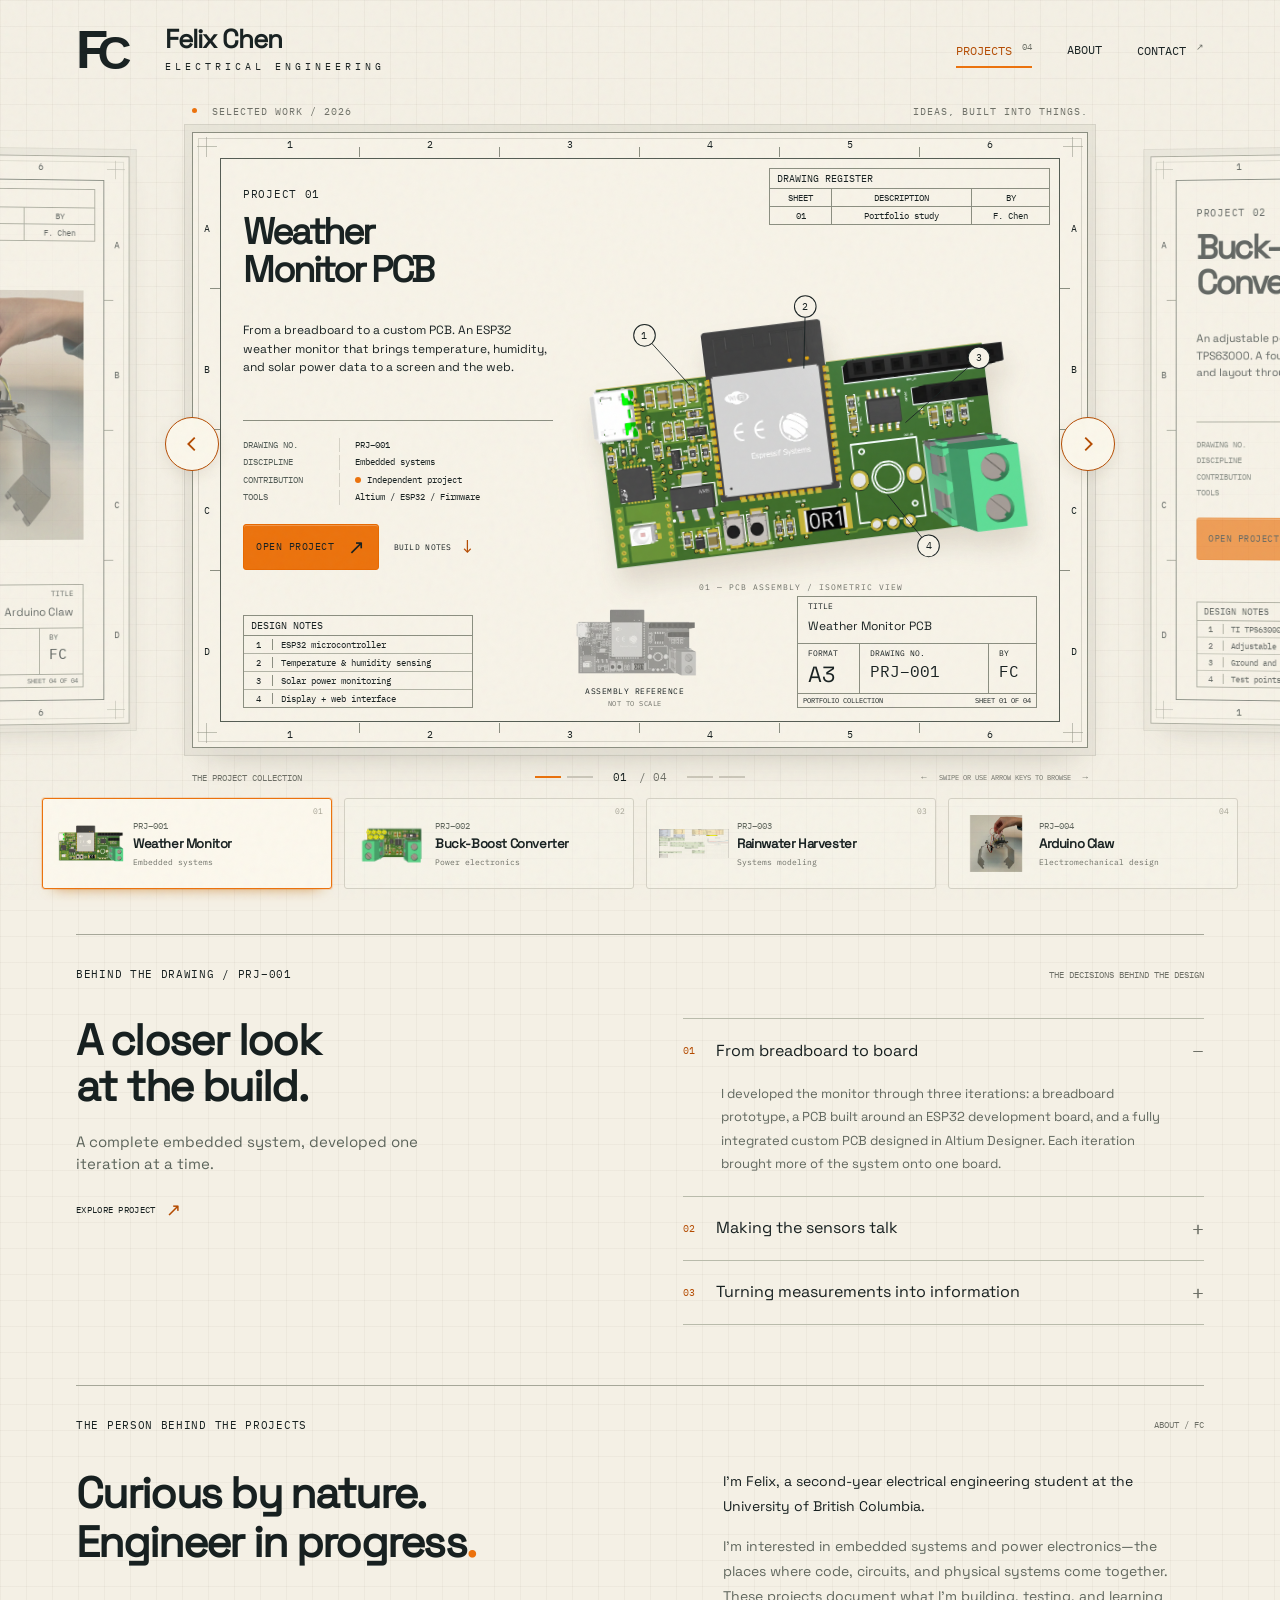
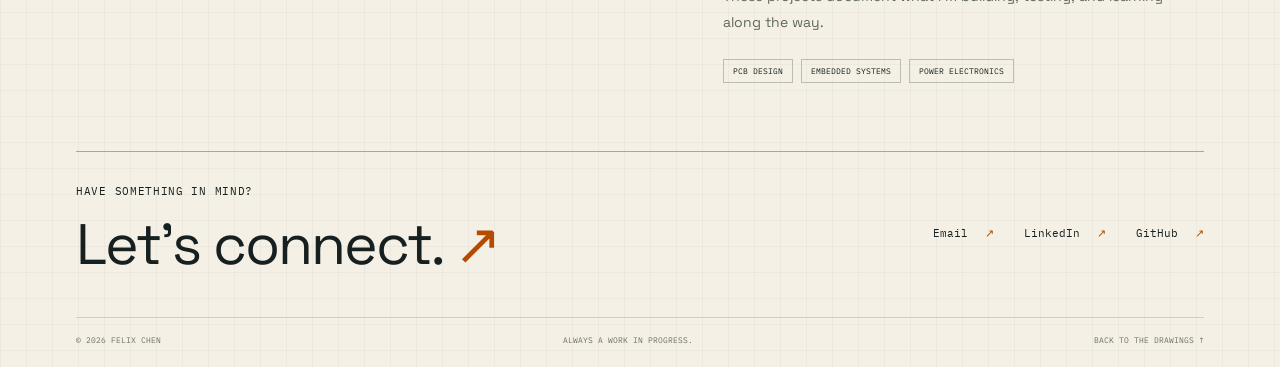
==== index.html @ 09d0349d "Rebuild portfolio with drafting-paper project carousel" ====
<!doctype html>
<html lang="en">
<head>
  <meta charset="utf-8">
  <meta name="viewport" content="width=device-width, initial-scale=1">
  <meta name="theme-color" content="#f4f0e5">
  <meta name="description" content="Felix Chen's electrical engineering portfolio. Explore embedded systems, PCB design, and power electronics through a collection of engineering project sheets.">
  <title>Felix Chen — Engineering, on paper.</title>
  <link rel="icon" href="assets/favicon.svg" type="image/svg+xml">
  <link rel="stylesheet" href="style.css">
  <link rel="stylesheet" href="carousel.css">
  <script src="script.js" defer></script>
</head>
<body>
  <a class="skip-link" href="#projects">Skip to projects</a>
  <header class="site-header">
    <a class="identity" href="#" aria-label="Felix Chen, home"><span class="monogram" aria-hidden="true">F<span>C</span></span><span class="wordmark"><strong>Felix Chen</strong><small>Electrical engineering</small></span></a>
    <nav aria-label="Main navigation"><a class="nav-projects active" href="#projects">Projects <span>04</span></a><a href="#about">About</a><a href="#contact">Contact <span aria-hidden="true">↗</span></a></nav>
  </header>

  <main>
    <section id="projects" class="portfolio" aria-label="Engineering project collection">
      <div class="collection-heading"><span><i></i> Selected work / 2026</span><span>Ideas, built into things.</span></div>
      <div class="drawing-stage" role="group" aria-roledescription="carousel" aria-label="Project drawings">
        <article class="drawing-sheet" id="active-sheet" role="tabpanel" aria-roledescription="slide" aria-labelledby="project-tab-0">
          <div class="sheet-grid top-grid" aria-hidden="true"><span>1</span><span>2</span><span>3</span><span>4</span><span>5</span><span>6</span></div>
          <div class="sheet-grid bottom-grid" aria-hidden="true"><span>1</span><span>2</span><span>3</span><span>4</span><span>5</span><span>6</span></div>
          <div class="sheet-letters left-letters" aria-hidden="true"><span>A</span><span>B</span><span>C</span><span>D</span></div>
          <div class="sheet-letters right-letters" aria-hidden="true"><span>A</span><span>B</span><span>C</span><span>D</span></div>
          <span class="registration cross-tl" aria-hidden="true"></span><span class="registration cross-tr" aria-hidden="true"></span><span class="registration cross-bl" aria-hidden="true"></span><span class="registration cross-br" aria-hidden="true"></span>
          <div class="sheet-interior">
            <div class="project-copy">
              <p class="eyebrow" id="project-number">Project 01 <span> / Embedded systems</span></p>
              <h1 id="project-title">Weather<br>Monitor PCB</h1>
              <p id="project-summary" class="project-summary">From a breadboard to a custom PCB. An ESP32 weather monitor that brings temperature, humidity, and solar power data to a screen and the web.</p>
              <dl class="project-specs"><div><dt>Drawing no.</dt><dd id="drawing-no">PRJ–001</dd></div><div><dt>Discipline</dt><dd id="project-discipline">Embedded systems</dd></div><div><dt>Contribution</dt><dd id="project-role"><span class="status-dot"></span>Independent project</dd></div><div><dt>Tools</dt><dd id="project-tools">Altium / ESP32 / C++</dd></div></dl>
              <div class="project-actions"><button class="primary-button" id="open-project">Open project <span aria-hidden="true">↗</span></button><a class="text-button" href="#build-notes">Build notes <span aria-hidden="true">↓</span></a></div>
            </div>
            <div class="revision-table"><div>Drawing register</div><table><thead><tr><th>Sheet</th><th>Description</th><th>By</th></tr></thead><tbody><tr><td id="register-number">01</td><td>Portfolio study</td><td>F. Chen</td></tr></tbody></table></div>
            <figure class="project-figure" id="project-figure"><img id="project-image" src="assets/weather-monitor-pcb.png" alt="3D render of Felix Chen's ESP32 weather monitor PCB" fetchpriority="high"><svg class="callout-overlay" viewBox="0 0 700 430" aria-hidden="true"><g class="leader-lines"><path d="M132 74 L201 150"/><path d="M355 34 L353 120"/><path d="M596 105 L494 195"/><path d="M526 366 L469 295"/></g><g class="callout-numbers"><circle cx="132" cy="74" r="15"/><text x="132" y="79">1</text><circle cx="355" cy="34" r="15"/><text x="355" y="39">2</text><circle cx="596" cy="105" r="15"/><text x="596" y="110">3</text><circle cx="526" cy="366" r="15"/><text x="526" y="371">4</text></g></svg><figcaption id="figure-caption">01 — PCB assembly / isometric view</figcaption></figure>
            <div class="sheet-bottom">
              <div class="callout-table"><div class="table-label">Design notes</div><ol id="design-notes"><li>ESP32 microcontroller</li><li>Temperature & humidity sensing</li><li>Solar power monitoring</li><li>Display + web interface</li></ol></div>
              <div class="detail-view" aria-hidden="true"><img id="detail-image" src="assets/weather-monitor-pcb.png" alt=""><span>Assembly reference</span><small>Not to scale</small></div>
              <div class="title-block"><div><small>Title</small><strong id="block-title">Weather Monitor PCB</strong></div><div class="block-bottom"><div><small>Format</small><strong>A3</strong></div><div><small>Drawing no.</small><strong id="block-number">PRJ–001</strong></div><div><small>By</small><strong>FC</strong></div></div><p id="sheet-count">Portfolio collection <span>Sheet 01 of 04</span></p></div>
            </div>
          </div>
        </article>
        <button class="carousel-arrow prev" aria-label="Previous project"><svg viewBox="0 0 24 24" fill="none" aria-hidden="true"><path d="m15 5-7 7 7 7"/></svg></button><button class="carousel-arrow next" aria-label="Next project"><svg viewBox="0 0 24 24" fill="none" aria-hidden="true"><path d="m9 5 7 7-7 7"/></svg></button>
      </div>
      <div class="carousel-meta"><span class="collection-label">The project collection</span><div class="pagination"><div class="page-marks" aria-hidden="true"><i class="selected"></i><i></i></div><span id="page-count">01 <em>/ 04</em></span><div class="page-marks" aria-hidden="true"><i></i><i></i></div></div><span class="browse-hint">← <span>Swipe or use arrow keys to browse</span> →</span></div>
      <div class="project-tabs" role="tablist" aria-label="Select a project"><button class="project-tab selected" role="tab" id="project-tab-0" aria-selected="true" aria-controls="active-sheet" tabindex="0" data-project="0"><img src="assets/weather-monitor-pcb.png" alt=""><span><small>PRJ–001</small><strong>Weather Monitor</strong><em>Embedded systems</em></span><b>01</b></button><button class="project-tab" role="tab" id="project-tab-1" aria-selected="false" aria-controls="active-sheet" tabindex="-1" data-project="1"><img src="assets/buck-boost-converter-pcb.png" alt=""><span><small>PRJ–002</small><strong>Buck-Boost Converter</strong><em>Power electronics</em></span><b>02</b></button><button class="project-tab" role="tab" id="project-tab-2" aria-selected="false" aria-controls="active-sheet" tabindex="-1" data-project="2"><img src="assets/rainwater-1.jpg" alt=""><span><small>PRJ–003</small><strong>Rainwater Harvester</strong><em>Systems modeling</em></span><b>03</b></button><button class="project-tab" role="tab" id="project-tab-3" aria-selected="false" aria-controls="active-sheet" tabindex="-1" data-project="3"><img src="assets/arduino-claw-1.jpg" alt=""><span><small>PRJ–004</small><strong>Arduino Claw</strong><em>Electromechanical design</em></span><b>04</b></button></div>
      <p id="project-announcement" class="sr-only" aria-live="polite"></p>
    </section>

    <section class="build-notes content-section" id="build-notes" aria-labelledby="notes-title"><div class="section-heading"><p class="eyebrow">Behind the drawing / <span id="notes-id">PRJ–001</span></p><span class="tiny-note">The decisions behind the design</span></div><div class="notes-layout"><div><h2 id="notes-title">A closer look<br>at the build.</h2><p class="section-intro" id="notes-intro">A complete embedded system, developed one iteration at a time.</p><button class="text-button" id="more-details">Explore project <span aria-hidden="true">↗</span></button></div><div class="note-accordions" id="note-accordions"></div></div></section>
    <section class="about content-section" id="about" aria-labelledby="about-title"><div class="section-heading"><p class="eyebrow">The person behind the projects</p><span class="tiny-note">About / FC</span></div><div class="about-layout"><h2 id="about-title">Curious by nature.<br>Engineer in progress<span>.</span></h2><div><p>I'm Felix, a second-year electrical engineering student at the University of British Columbia.</p><p>I’m interested in embedded systems and power electronics—the places where code, circuits, and physical systems come together. These projects document what I’m building, testing, and learning along the way.</p><div class="interest-tags"><span>PCB design</span><span>Embedded systems</span><span>Power electronics</span></div></div></div></section>
    <footer class="content-section contact" id="contact"><div><p class="eyebrow">Have something in mind?</p><a class="contact-title" href="mailto:felixchenn22@gmail.com">Let's connect. <span aria-hidden="true">↗</span></a></div><div class="contact-links"><a href="mailto:felixchenn22@gmail.com">Email <span aria-hidden="true">↗</span></a><a href="https://www.linkedin.com/in/felixc2007" target="_blank" rel="noreferrer">LinkedIn <span aria-hidden="true">↗</span></a><a href="https://github.com/felixchen2007" target="_blank" rel="noreferrer">GitHub <span aria-hidden="true">↗</span></a></div><div class="footer-line"><span>© 2026 Felix Chen</span><span>Always a work in progress.</span><a href="#projects">Back to the drawings ↑</a></div></footer>
  </main>

  <dialog class="project-dialog" id="project-dialog" aria-labelledby="dialog-title"><button class="dialog-close" aria-label="Close project details">×</button><div class="dialog-header"><p class="eyebrow" id="dialog-number"></p><h2 id="dialog-title"></h2><p id="dialog-summary"></p></div><figure class="dialog-image"><img id="dialog-image" alt=""><figcaption id="dialog-caption"></figcaption></figure><div class="dialog-body" id="dialog-body"></div><div class="dialog-footer"><span>Designed, built, and documented by Felix Chen.</span><button class="text-button dialog-next">Next project →</button></div></dialog>
</body>
</html>
---- style.css ----
@font-face{font-family:Space Grotesk;src:url('assets/space-grotesk-latin-400.woff2') format('woff2');font-style:normal;font-weight:400;font-display:swap}
@font-face{font-family:IBM Plex Mono;src:url('assets/ibm-plex-mono-latin-400.woff2') format('woff2');font-style:normal;font-weight:400;font-display:swap}
:root{--paper:#f4f0e5;--sheet:#f7f3e8;--ink:#172020;--muted:#6e7067;--line:#8b8e80;--fine:#d1cec0;--orange:#ec720c;--mono:'IBM Plex Mono',monospace;--sans:'Space Grotesk',Arial,sans-serif}
*{box-sizing:border-box}html{scroll-behavior:smooth;scroll-padding-top:28px}body{margin:0;color:var(--ink);font-family:var(--sans);background-color:var(--paper);background-image:linear-gradient(#827c6510 1px,transparent 1px),linear-gradient(90deg,#827c6510 1px,transparent 1px);background-size:26px 26px;line-height:1.5}body::before{position:fixed;inset:0;content:'';pointer-events:none;opacity:.22;z-index:20;background-image:url("data:image/svg+xml,%3Csvg viewBox='0 0 160 160' xmlns='http://www.w3.org/2000/svg'%3E%3Cfilter id='n'%3E%3CfeTurbulence type='fractalNoise' baseFrequency='.8' numOctaves='3' stitchTiles='stitch'/%3E%3C/filter%3E%3Cpath filter='url(%23n)' opacity='.16' d='M0 0h160v160H0z'/%3E%3C/svg%3E")}button,a{-webkit-tap-highlight-color:transparent}button{font:inherit;color:inherit;cursor:pointer}button,a{touch-action:manipulation}a{color:inherit;text-decoration:none}button:focus-visible,a:focus-visible,summary:focus-visible{outline:3px solid var(--orange);outline-offset:5px}button{border-radius:0}img{max-width:100%}h1,h2,p,figure{margin:0}button svg{display:block}::selection{background:#ec720c30}.sr-only{position:absolute;width:1px;height:1px;padding:0;margin:-1px;overflow:hidden;clip:rect(0,0,0,0);white-space:nowrap;border:0}.skip-link{position:fixed;left:20px;top:-60px;z-index:100;background:var(--ink);color:var(--paper);padding:10px 20px}.skip-link:focus{top:10px}
.site-header{max-width:1260px;margin:auto;display:flex;align-items:center;justify-content:space-between;gap:24px;padding:23px 20px 22px}.identity{display:flex;align-items:center;gap:21px}.monogram{font-family:Arial,sans-serif;font-size:53px;letter-spacing:-10px;font-weight:800;line-height:1;display:flex;align-items:center;width:68px}.monogram span{display:inline-block;font-size:47px;transform:translate(-1px,3px)}.wordmark{display:flex;flex-direction:column}.wordmark strong{font-size:26px;letter-spacing:-1px;line-height:1.1}.wordmark small{font-family:var(--mono);font-size:10px;letter-spacing:4px;text-transform:uppercase;margin-top:5px}nav{display:flex;gap:35px;align-items:center;font:12px var(--mono);text-transform:uppercase}nav a{padding:12px 0;position:relative}nav a span{font-size:9px;vertical-align:super;margin-left:3px;color:var(--muted)}nav a.active{color:var(--orange)}nav a.active::after{content:'';position:absolute;height:2px;bottom:2px;left:0;right:0;background:var(--orange)}nav a:hover{color:var(--orange)}
.portfolio{overflow:hidden;padding:0 0 45px}.collection-heading{max-width:1216px;margin:0 auto 14px;padding:7px 0 0;display:flex;justify-content:space-between;align-items:center;font:10px var(--mono);text-transform:uppercase;letter-spacing:1px;color:var(--muted)}.collection-heading i{display:inline-block;width:5px;height:5px;background:var(--orange);border-radius:50%;margin-right:8px;vertical-align:2px}.drawing-stage{position:relative;max-width:1216px;margin:0 auto;perspective:1400px}.drawing-sheet{position:relative;height:616px;padding:25px 27px;background:var(--sheet);border:1px solid var(--line);box-shadow:0 0 0 7px #f7f3e888,0 0 0 8px #b6b3a77a,0 17px 32px -15px #433b2952;z-index:2}.drawing-sheet::after{position:absolute;inset:5px;content:'';border:1px solid #aaa99b70;pointer-events:none}.sheet-grid{display:grid;grid-template-columns:repeat(6,1fr);position:absolute;left:27px;right:27px;height:24px;text-align:center;font:10px/24px var(--mono)}.sheet-grid span{position:relative}.sheet-grid span:not(:last-child)::after{position:absolute;content:'';width:1px;height:10px;right:0;background:var(--line)}.top-grid{top:0}.top-grid span::after{bottom:0}.bottom-grid{bottom:0}.bottom-grid span::after{top:0}.sheet-letters{position:absolute;top:25px;bottom:25px;width:27px;display:flex;flex-direction:column;align-items:center;justify-content:space-around;font:10px var(--mono)}.left-letters{left:0}.right-letters{right:0}.sheet-letters span{position:relative;width:100%;text-align:center}.left-letters span:not(:last-child)::after{content:'';position:absolute;right:0;top:66px;height:1px;width:10px;background:var(--line)}.right-letters span:not(:last-child)::after{content:'';position:absolute;left:0;top:66px;height:1px;width:10px;background:var(--line)}.registration{position:absolute;width:20px;height:20px;z-index:5;pointer-events:none}.registration::before,.registration::after{content:'';position:absolute;background:#8b8e8080}.registration::before{width:20px;height:1px;top:9px}.registration::after{height:20px;width:1px;left:9px}.cross-tl{top:4px;left:4px}.cross-tr{top:4px;right:4px}.cross-bl{bottom:4px;left:4px}.cross-br{bottom:4px;right:4px}.sheet-interior{border:1px solid #545c53;height:100%;position:relative;padding:32px 29px;display:grid;grid-template-columns:38% 62%;grid-template-rows:1fr 116px;gap:0}.project-copy{position:relative;z-index:4;grid-column:1;grid-row:1;align-self:start}.eyebrow{font:11px var(--mono);text-transform:uppercase;letter-spacing:.7px}.project-copy .eyebrow{font-size:11px;margin-bottom:12px;white-space:nowrap}.project-copy .eyebrow span{font-size:9px;color:var(--muted)}h1{font-size:49px;font-weight:700;line-height:1.04;letter-spacing:-2.5px;margin-bottom:16px;min-height:102px}.project-summary{font-size:13px;line-height:1.55;max-width:344px;min-height:81px}.project-specs{border-top:1px solid var(--line);margin:18px 0 19px;padding-top:14px;max-width:339px;font:10px/1.6 var(--mono)}.project-specs>div{display:grid;grid-template-columns:107px 1fr;margin:3px 0}.project-specs dt{text-transform:uppercase;color:#535c56}.project-specs dd{padding-left:15px;border-left:1px solid #d5d2c6;margin:0}.status-dot{width:6px;height:6px;background:var(--orange);display:inline-block;margin-right:6px;border-radius:50%}.project-actions{display:flex;gap:23px;align-items:center}.primary-button{border:1px solid #e76900;background:var(--orange);padding:13px 17px;font:11px var(--mono);text-transform:uppercase;letter-spacing:.5px;display:flex;align-items:center;gap:25px;box-shadow:inset 0 1px #ffffff40;border-radius:3px;transition:background .2s,transform .2s}.primary-button span{font-size:20px;line-height:1}.primary-button:hover{background:#fa851b;transform:translateY(-2px)}.text-button{font:10px var(--mono);text-transform:uppercase;letter-spacing:.3px;border:0;background:none;padding:6px 0;display:inline-flex;gap:10px;align-items:center;white-space:nowrap}.text-button span{font-size:18px;color:var(--orange)}.text-button:hover{color:var(--orange)}.revision-table{position:absolute;top:9px;right:9px;width:281px;border:1px solid var(--line);font:9px var(--mono);z-index:3}.revision-table>div{border-bottom:1px solid var(--line);padding:3px 7px;text-transform:uppercase;font-size:10px}table{border-collapse:collapse;width:100%;text-align:center}th,td{font-weight:400;padding:3px 7px;border-right:1px solid var(--line)}th{text-transform:uppercase;border-bottom:1px solid var(--line)}th:last-child,td:last-child{border-right:0}.project-figure{grid-column:2;grid-row:1;position:relative;align-self:end;margin:40px -8px 0 5px;height:326px;z-index:1;display:flex;align-items:center;justify-content:center}.project-figure>img{width:100%;height:100%;object-fit:contain;filter:drop-shadow(3px 18px 13px #58462a26);transform:rotate(-7deg) scale(.96);transition:opacity .15s}.callout-overlay{position:absolute;inset:-10px -10px;width:calc(100% + 20px);height:calc(100% + 20px);pointer-events:none}.leader-lines{stroke:var(--ink);stroke-width:1.2;fill:none}.callout-numbers circle{fill:var(--sheet);stroke:var(--ink);stroke-width:1.4}.callout-numbers text{text-anchor:middle;font:14px var(--mono);fill:var(--ink)}.project-figure figcaption{position:absolute;bottom:-10px;left:50%;transform:translateX(-50%);font:8px var(--mono);text-transform:uppercase;letter-spacing:1px;white-space:nowrap;color:var(--muted)}.project-figure.photo{height:285px;margin:50px 0 24px 32px}.project-figure.photo>img{transform:none;object-fit:contain;filter:sepia(.1);max-height:270px}.project-figure.photo .callout-overlay{display:none}.sheet-bottom{grid-row:2;grid-column:1/3;display:grid;grid-template-columns:260px 1fr 282px;gap:25px;align-items:end;padding-top:14px;position:relative;z-index:3}.callout-table{border:1px solid var(--line);font:9px var(--mono)}.table-label{border-bottom:1px solid var(--line);padding:3px 7px;text-transform:uppercase;font-size:10px}.callout-table ol{list-style:none;padding:0;margin:0;counter-reset:notes}.callout-table li{display:flex;counter-increment:notes;padding:3px 0}.callout-table li+li{border-top:1px solid #b2b3a5}.callout-table li:before{content:counter(notes);min-width:28px;border-right:1px solid var(--line);text-align:center;margin-right:8px}.detail-view{text-align:center;display:flex;flex-direction:column;align-items:center;font:8px var(--mono);text-transform:uppercase;letter-spacing:.5px;align-self:end}.detail-view img{height:79px;width:160px;object-fit:contain;filter:grayscale(1) contrast(.75);mix-blend-mode:multiply;opacity:.65;margin-bottom:4px}.detail-view small{font-size:7px;color:var(--muted);margin-top:3px}.title-block{border:1px solid var(--line);align-self:end}.title-block>div:first-child{padding:4px 10px 6px}.title-block small{font:8px var(--mono);text-transform:uppercase;display:block;margin-bottom:2px}.title-block>div:first-child strong{font-size:12px;font-weight:400}.block-bottom{display:grid;grid-template-columns:61px 1fr 48px;border-top:1px solid var(--line)}.block-bottom>div{padding:4px 10px}.block-bottom>div+div{border-left:1px solid var(--line)}.block-bottom strong{font:16px var(--mono)}.block-bottom>div:first-child strong{font:22px var(--sans)}.title-block p{border-top:1px solid var(--line);padding:2px 5px;display:flex;justify-content:space-between;font:7px var(--mono);text-transform:uppercase}
.side-sheet{position:absolute;top:42px;bottom:40px;width:380px;z-index:0;background:var(--sheet);padding:35px 26px;border:1px solid #999c8a;box-shadow:0 18px 27px -12px #473d3030;opacity:.68;display:flex;flex-direction:column;text-align:left;pointer-events:none}.side-sheet::after{content:'';position:absolute;inset:15px;border:1px solid var(--line)}.side-left{right:calc(100% + 28px);transform:rotateY(26deg) rotateZ(-2deg);transform-origin:right}.side-right{left:calc(100% + 28px);transform:rotateY(-26deg) rotateZ(2deg);transform-origin:left}.side-number{font:30px var(--mono);border:1px solid var(--line);width:max-content;padding:3px 7px}.side-sheet img{width:100%;height:300px;object-fit:contain;filter:grayscale(1) contrast(.75);mix-blend-mode:multiply;opacity:.65}.side-label{border:1px solid var(--line);padding:12px;font-size:19px;margin-top:auto}.side-sheet small{border:1px solid var(--line);border-top:0;font:10px var(--mono);padding:6px 12px}.carousel-arrow{position:absolute;top:47%;z-index:8;background:#fbf7eb;border:1px solid var(--orange);color:var(--orange);border-radius:50%;height:54px;width:54px;display:grid;place-items:center;box-shadow:0 5px 14px #5a492919;transition:background .2s,color .2s}.carousel-arrow:hover{color:var(--sheet);background:var(--orange)}.carousel-arrow svg{width:22px;height:22px;stroke:currentColor;stroke-width:2}.prev{left:-66px}.next{right:-66px}.carousel-meta{max-width:1216px;margin:18px auto 14px;display:flex;justify-content:space-between;align-items:center;font:9px var(--mono);text-transform:uppercase;color:var(--muted)}.collection-label{width:29%}.pagination{display:flex;align-items:center;gap:20px;color:var(--ink);font-size:11px}.pagination em{font-style:normal;color:var(--muted);margin-left:5px}.page-marks{display:flex;gap:6px}.page-marks i{display:block;height:2px;width:26px;background:#cdc9bb}.page-marks i.selected{background:var(--orange)}.browse-hint{display:flex;gap:12px;align-items:center;justify-content:flex-end;width:29%}.browse-hint span{font-size:8px;white-space:nowrap}.project-tabs{max-width:1354px;margin:0 auto;display:grid;grid-template-columns:repeat(4,1fr);gap:12px;padding:0 10px}.project-tab{display:flex;align-items:center;gap:13px;background:#f8f5eb80;border:1px solid #d4d1c4;border-radius:3px;text-align:left;padding:12px;min-height:91px;position:relative;transition:border-color .2s,background .2s}.project-tab.selected{border:1px solid var(--orange);box-shadow:0 0 0 1px #ec720c30,0 9px 14px -12px #c47214;background:#fcf8ed}.project-tab:hover{background:#fcf8ed;border-color:#aaa18b}.project-tab.selected:hover{border-color:var(--orange)}.project-tab img{width:82px;height:57px;object-fit:contain;flex-shrink:0;mix-blend-mode:multiply}.project-tab small{font:9px var(--mono);display:block;color:#62685e;margin-bottom:5px}.project-tab strong{font-size:14px;letter-spacing:-.4px;display:block;line-height:1.2}.project-tab em{font:8px var(--mono);font-style:normal;color:var(--muted);display:block;margin-top:5px}.project-tab b{position:absolute;right:8px;top:7px;font:8px var(--mono);color:#a4a293}
.content-section{max-width:1216px;margin:0 auto;border-top:1px solid #a6a799;padding:32px 0 60px;scroll-margin-top:24px}.section-heading{display:flex;align-items:center;justify-content:space-between;margin-bottom:37px}.tiny-note{font:9px var(--mono);text-transform:uppercase;color:var(--muted)}.notes-layout{display:grid;grid-template-columns:1fr 1fr;gap:85px}.notes-layout h2{font-size:43px;line-height:1.08;letter-spacing:-1.6px;margin-bottom:20px}.section-intro{font-size:15px;color:#5c645b;max-width:370px;margin-bottom:16px}.note-accordions details{border-bottom:1px solid #b9bbab}.note-accordions details:first-child{border-top:1px solid #b9bbab}.note-accordions summary{padding:18px 0;display:flex;align-items:center;gap:21px;list-style:none;font-size:16px;cursor:pointer}.note-accordions summary::-webkit-details-marker{display:none}.note-accordions summary span{font:10px var(--mono);color:var(--orange)}.note-accordions summary::after{content:'+';font:20px var(--mono);margin-left:auto;color:var(--muted)}.note-accordions details[open] summary::after{content:'−'}.note-accordions details p{padding:0 28px 20px 38px;color:#60675e;font-size:13px;line-height:1.8}.about{padding-bottom:68px}.about-layout{display:grid;grid-template-columns:1.2fr 1fr;gap:70px}.about h2{font-size:43px;line-height:1.15;letter-spacing:-1.7px}.about h2 span{color:var(--orange)}.about-layout>div>p{font-size:14px;line-height:1.8;margin-bottom:15px}.about-layout>div>p+p{color:#60675e}.interest-tags{display:flex;flex-wrap:wrap;gap:8px;margin-top:24px}.interest-tags span{padding:6px 9px;border:1px solid #bcbdae;font:8px var(--mono);text-transform:uppercase}.contact{display:grid;grid-template-columns:1fr 1fr;padding-bottom:22px}.contact-title{font-size:57px;letter-spacing:-2px;line-height:1.3;display:inline-block;margin-top:10px}.contact-title span{color:var(--orange);display:inline-block;transition:transform .2s}.contact-title:hover span{transform:translate(4px,-4px)}.contact-links{justify-self:end;display:flex;gap:30px;align-items:center;font:11px var(--mono)}.contact-links a span{color:var(--orange);margin-left:10px}.contact-links a:hover{color:var(--orange)}.footer-line{grid-column:1/3;display:flex;justify-content:space-between;border-top:1px solid #d0d0c1;margin-top:35px;padding-top:17px;font:8px var(--mono);color:var(--muted);text-transform:uppercase}.footer-line a:hover{color:var(--ink)}
.project-dialog{border:1px solid var(--line);background:var(--sheet);color:var(--ink);padding:0;width:min(930px,calc(100% - 40px));max-height:90dvh;box-shadow:0 30px 120px #0004}.project-dialog::backdrop{background:#22261fe0;backdrop-filter:blur(6px)}body.modal-open{overflow:hidden}.dialog-close{position:sticky;top:14px;float:right;margin:14px 16px 0 0;border:1px solid var(--line);width:36px;height:36px;border-radius:50%;background:var(--sheet);font:24px var(--mono);z-index:2}.dialog-close:hover{color:var(--orange);border-color:var(--orange)}.dialog-header{padding:45px 55px 25px}.dialog-header h2{font-size:47px;line-height:1.05;letter-spacing:-2px;margin:16px 0}.dialog-header>p:last-child{font-size:15px;color:#596257;max-width:680px}.dialog-image{background-image:linear-gradient(#827c6510 1px,transparent 1px),linear-gradient(90deg,#827c6510 1px,transparent 1px);background-size:24px 24px;border-top:1px solid var(--fine);border-bottom:1px solid var(--fine);padding:25px;text-align:center}.dialog-image img{width:100%;max-height:340px;object-fit:contain;mix-blend-mode:multiply}.dialog-image figcaption{font:9px var(--mono);text-transform:uppercase;color:var(--muted);margin-top:12px}.dialog-body{padding:30px 55px;display:grid;grid-template-columns:1fr 1fr;gap:26px 40px}.dialog-body h3{font-size:18px;letter-spacing:-.5px;margin:0 0 12px}.dialog-body p{font-size:13px;line-height:1.8;color:#596257}.dialog-body .dialog-tools{grid-column:1/3;border-top:1px solid var(--fine);padding-top:22px;font:11px var(--mono)}.dialog-footer{padding:18px 55px;display:flex;justify-content:space-between;gap:20px;align-items:center;border-top:1px solid var(--fine);font:8px var(--mono);color:var(--muted)}.dialog-next{color:var(--ink)}
@media(min-width:1600px){.site-header{padding-top:29px;padding-bottom:27px}.drawing-sheet{height:650px}.sheet-interior{padding-top:39px;grid-template-rows:1fr 125px}h1{font-size:53px}.project-summary{font-size:14px}.project-figure{height:351px}.project-specs{margin-top:22px;margin-bottom:23px}.project-tabs{margin-top:18px}.project-tab{min-height:100px}.portfolio{padding-bottom:55px}}
@media(max-width:1380px){.site-header,.collection-heading,.drawing-stage,.carousel-meta,.content-section{max-width:calc(100% - 152px)}.site-header{padding-left:0;padding-right:0}.drawing-sheet{height:601px}.sheet-interior{padding:28px 25px;grid-template-columns:39% 61%;grid-template-rows:1fr 111px}.project-copy .eyebrow span{display:none}h1{font-size:44px;min-height:92px}.project-summary{font-size:12px}.project-specs{font-size:9px}.project-specs>div{grid-template-columns:96px 1fr}.project-actions{gap:18px}.primary-button{gap:16px;padding:12px 13px;font-size:10px}.text-button{font-size:9px}.project-figure{height:300px}.sheet-bottom{grid-template-columns:244px 1fr 260px;gap:20px}.detail-view img{width:130px}.project-tabs{max-width:calc(100% - 64px)}.project-tab{gap:8px}.project-tab img{width:70px}.project-tab strong{font-size:13px}.browse-hint span{font-size:7px}}
@media(max-width:1100px){.site-header,.collection-heading,.drawing-stage,.carousel-meta,.content-section{max-width:calc(100% - 90px)}.drawing-sheet{height:610px;padding:25px 22px}.sheet-interior{padding:28px 20px;grid-template-columns:44% 56%}.sheet-grid{left:22px;right:22px}.sheet-letters{width:22px}.prev{left:-29px}.next{right:-29px}.carousel-arrow{width:44px;height:44px}.revision-table{width:240px;font-size:8px}.project-figure{height:265px;margin-left:0}.project-summary{font-size:12px;max-width:300px}.sheet-bottom{grid-template-columns:220px 1fr 250px;gap:15px}.detail-view img{width:110px}.detail-view span{font-size:7px}.project-tabs{max-width:calc(100% - 70px);gap:8px}.project-tab{padding:10px 8px;gap:6px}.project-tab img{width:53px}.project-tab strong{font-size:12px}.project-tab em{font-size:7px}.project-tab small{font-size:8px}.project-figure.photo{margin-left:15px}.notes-layout{gap:50px}.about-layout{gap:40px}.about h2{font-size:37px}.contact-title{font-size:48px}.browse-hint{display:none}.collection-label{width:auto}.carousel-meta{justify-content:space-between}.content-section{padding-bottom:48px}}
@media(max-width:820px){.site-header{max-width:calc(100% - 40px);padding-top:18px;padding-bottom:23px}.wordmark strong{font-size:22px}.wordmark small{font-size:8px;letter-spacing:2px}.monogram{font-size:45px;width:52px}.monogram span{font-size:39px}.identity{gap:12px}nav{gap:20px;font-size:10px}nav a span{display:none}.collection-heading,.drawing-stage,.carousel-meta,.content-section{max-width:calc(100% - 52px)}.collection-heading{font-size:8px}.drawing-sheet{height:750px;padding:22px}.sheet-interior{padding:25px 24px;display:block}.project-copy{width:50%}h1{font-size:38px;letter-spacing:-1.7px;min-height:80px}.project-copy .eyebrow{font-size:9px}.project-summary{font-size:12px;min-height:0}.project-specs{margin-top:18px;font-size:9px}.project-specs>div{grid-template-columns:90px 1fr}.project-specs dd{padding-left:10px}.project-actions{flex-wrap:wrap;gap:8px 20px}.project-figure{position:absolute;top:142px;right:12px;width:49%;height:260px;margin:0}.project-figure.photo{position:absolute;width:42%;top:146px;height:240px;margin:0 10px}.project-figure.photo>img{max-height:230px}.revision-table{width:42%;top:20px;right:17px}.revision-table th,.revision-table td{padding:4px;font-size:7px}.revision-table>div{font-size:9px}.project-figure figcaption{font-size:6px;white-space:normal;text-align:center;width:90%}.sheet-bottom{position:absolute;left:24px;right:24px;bottom:23px;display:grid;grid-template-columns:1fr 1fr;gap:20px}.callout-table{font-size:8px;align-self:start}.detail-view{display:none}.title-block>div:first-child strong{font-size:10px}.block-bottom strong{font-size:13px}.block-bottom>div{padding:5px 7px}.block-bottom{grid-template-columns:48px 1fr 40px}.title-block p{font-size:5px}.sheet-grid{height:21px;line-height:21px}.sheet-letters{top:22px;bottom:22px}.carousel-arrow{top:46%;width:39px;height:39px}.prev{left:-19px}.next{right:-19px}.side-sheet{display:none}.project-tabs{max-width:calc(100% - 42px);grid-template-columns:repeat(2,1fr)}.project-tab{gap:14px;padding:10px 14px;min-height:81px}.project-tab img{width:68px;height:54px}.project-tab strong{font-size:13px}.project-tab em{font-size:8px}.project-tab small{font-size:8px}.carousel-meta{font-size:8px}.pagination{gap:10px}.page-marks i{width:18px}.notes-layout{grid-template-columns:1fr;gap:27px}.notes-layout h2 br{display:none}.notes-layout h2{font-size:36px}.section-intro{max-width:500px}.about-layout{grid-template-columns:1fr;gap:28px}.about h2{font-size:40px}.about-layout>div{max-width:580px}.contact{grid-template-columns:1fr}.contact-links{justify-self:start;margin-top:25px}.footer-line{grid-column:1;flex-wrap:wrap;gap:15px;font-size:7px}.footer-line>span:nth-child(2){display:none}.tiny-note{font-size:7px}.dialog-header{padding:35px 28px 25px}.dialog-header h2{font-size:37px}.dialog-body{padding:25px 28px;gap:24px}.dialog-footer{padding:18px 28px}}
@media(max-width:560px){.site-header{max-width:calc(100% - 32px);align-items:center;gap:12px}.identity{gap:8px}.monogram{font-size:36px;width:42px;letter-spacing:-8px}.monogram span{font-size:32px}.wordmark strong{font-size:20px;letter-spacing:-.7px}.wordmark small{font-size:6px;letter-spacing:1.7px;margin-top:4px}nav{gap:13px;font-size:8px}nav a{padding:9px 0}.collection-heading,.drawing-stage,.carousel-meta,.content-section{max-width:calc(100% - 34px)}.collection-heading{font-size:7px;letter-spacing:.4px;margin-bottom:11px}.collection-heading>span:last-child{font-size:7px;text-transform:none;letter-spacing:0}.drawing-sheet{height:auto;min-height:850px;padding:18px 17px;box-shadow:0 0 0 4px #f7f3e888,0 0 0 5px #b6b3a77a,0 14px 25px -15px #433b2952}.sheet-grid{left:17px;right:17px;font-size:8px;height:17px;line-height:17px}.sheet-letters{width:17px;font-size:8px;top:18px;bottom:18px}.sheet-interior{padding:25px 19px 18px;display:flex;flex-direction:column;border:1px solid var(--line);min-height:812px}.project-copy{width:100%;display:contents}.project-copy .eyebrow{order:0;margin-bottom:10px;font-size:9px}.project-copy .eyebrow span{display:inline;font-size:7px}h1{order:1;font-size:41px;line-height:1.02;min-height:0;letter-spacing:-2px;margin-bottom:13px}h1 br{display:none}.project-summary{order:2;max-width:none;font-size:12px;line-height:1.65}.project-figure{order:3;position:relative;top:auto;right:auto;width:calc(100% + 14px);height:218px;min-height:218px;margin:15px -7px 12px}.project-figure.photo{position:relative;top:auto;right:auto;width:100%;height:205px;min-height:205px;margin:15px 0 12px}.project-figure.photo>img{max-height:200px}.project-figure figcaption{font-size:7px;white-space:nowrap;bottom:0}.callout-overlay{inset:0;width:100%;height:100%}.project-specs{order:4;max-width:none;margin:14px 0 18px;font-size:9px;padding-top:12px}.project-specs>div{grid-template-columns:99px 1fr;margin:4px 0}.project-actions{order:5;gap:24px;flex-wrap:nowrap;margin-bottom:24px}.primary-button{padding:12px 13px;font-size:10px;gap:20px}.text-button{font-size:8px}.revision-table{display:none}.sheet-bottom{order:6;position:relative;left:auto;right:auto;bottom:auto;width:100%;display:block;padding:0}.callout-table{display:none}.title-block>div:first-child strong{font-size:12px}.block-bottom strong{font-size:16px}.block-bottom{grid-template-columns:59px 1fr 53px}.block-bottom>div{padding:5px 10px}.title-block p{font-size:6px}.title-block small{font-size:7px}.carousel-arrow{top:43%;width:31px;height:41px;border-radius:2px}.carousel-arrow svg{width:17px;height:17px}.prev{left:-12px}.next{right:-12px}.carousel-meta{margin-top:18px;font-size:7px}.pagination{font-size:9px;gap:8px}.page-marks{gap:4px}.page-marks i{width:12px}.project-tabs{max-width:calc(100% - 24px);gap:7px}.project-tab{padding:11px 8px;min-height:76px;gap:7px}.project-tab img{width:46px;height:43px}.project-tab strong{font-size:10px;letter-spacing:-.2px}.project-tab small{font-size:7px;margin-bottom:4px}.project-tab em{display:none}.project-tab b{font-size:6px;right:5px;top:4px}.portfolio{padding-bottom:36px}.content-section{padding-top:23px;padding-bottom:38px}.section-heading{margin-bottom:25px;gap:14px}.section-heading .eyebrow{font-size:8px}.tiny-note{font-size:6px;max-width:90px;text-align:right}.notes-layout h2{font-size:32px;letter-spacing:-1.2px}.section-intro{font-size:13px}.note-accordions summary{font-size:14px;gap:14px;padding:16px 0}.note-accordions details p{font-size:12px;padding-left:30px}.about h2{font-size:32px;letter-spacing:-1.2px}.about-layout>div>p{font-size:13px}.interest-tags{gap:6px}.interest-tags span{font-size:7px;padding:6px}.contact-title{font-size:43px}.contact-links{font-size:10px;gap:30px}.footer-line{margin-top:30px;font-size:6px}.project-dialog{width:calc(100% - 22px);max-height:94dvh}.dialog-header{padding:30px 22px 22px}.dialog-header h2{font-size:33px;padding-right:12px}.dialog-header>p:last-child{font-size:13px}.dialog-image{padding:20px 12px}.dialog-image img{max-height:250px}.dialog-body{display:block;padding:25px 22px}.dialog-body>section{margin-bottom:25px}.dialog-body .dialog-tools{font-size:9px}.dialog-body h3{font-size:17px}.dialog-body p{font-size:12px}.dialog-footer{padding:18px 22px}.dialog-footer>span{max-width:170px;font-size:7px}.dialog-close{width:30px;height:30px;font-size:20px}.contact .eyebrow{font-size:9px}}
.drawing-sheet{touch-action:pan-y pinch-zoom}.block-bottom strong{white-space:nowrap}
:root{--accent-text:#b44b00}
nav a.active,nav a:hover,.text-button span,.text-button:hover,.carousel-arrow,.note-accordions summary span,.contact-title span,.contact-links a span,.contact-links a:hover,.dialog-close:hover{color:var(--accent-text)}
.carousel-arrow{border-color:var(--accent-text)}.carousel-arrow:hover{color:var(--sheet)}
@media(max-width:560px){h1{font-size:clamp(32px,10vw,41px);overflow-wrap:break-word}h1 br{display:initial}.project-actions{flex-wrap:wrap;gap:12px 22px}.project-copy .eyebrow{white-space:normal}.project-copy .eyebrow span{line-height:1.6}}
@media(max-width:360px){.site-header{flex-wrap:wrap}.site-header nav{margin-left:auto}.wordmark small{letter-spacing:1px}.collection-heading>span:last-child{display:none}}
@media(prefers-reduced-motion:reduce){html{scroll-behavior:auto}*,*::before,*::after{transition:none!important;animation:none!important}}
---- carousel.css ----
/* The viewport is a window onto a continuous row of complete drawings. */
.drawing-stage {
  --card-width: min(70vw, 1120px);
  --sheet-gap: 26px;
  width: 100%;
  max-width: none;
  margin: 0;
  perspective: none;
  padding: 12px 0 20px;
  touch-action: pan-y pinch-zoom;
}
.carousel-track {
  display: flex;
  align-items: stretch;
  gap: var(--sheet-gap);
  width: max-content;
  will-change: transform;
  transition: transform 540ms cubic-bezier(.22,.75,.22,1);
}
.carousel-track.no-transition { transition: none; }
.carousel-item {
  position: relative;
  flex: 0 0 var(--card-width);
  width: var(--card-width);
  min-width: 0;
  perspective: 1500px;
}
.carousel-item .drawing-sheet {
  width: 100%;
  height: 616px;
  transform: scale(.94) rotateY(0deg);
  opacity: .66;
  transition: transform 540ms cubic-bezier(.22,.75,.22,1), opacity 540ms ease;
  transform-origin: center;
}
.carousel-item.is-before .drawing-sheet { transform: scale(.94) rotateY(4deg); }
.carousel-item.is-after .drawing-sheet { transform: scale(.94) rotateY(-4deg); }
.carousel-item.is-current .drawing-sheet { transform: none; opacity: 1; }
.carousel-item.is-before .project-figure > img { object-position: right center; }
.carousel-item.is-before .title-block > div:first-child { text-align: right; }
.is-resetting .drawing-sheet { transition: none; }
.peek-project {
  position: absolute;
  inset: 0;
  width: var(--peek-width);
  border: 0;
  padding: 0;
  background: transparent;
  z-index: 6;
  cursor: pointer;
}
.peek-project[hidden] { display: none; }
.carousel-item.is-before .peek-project { left: auto; right: 0; }
.carousel-item.is-after .peek-project { left: 0; right: auto; }
.peek-project:focus-visible { outline-offset: -14px; }
.is-dragging { cursor: grabbing; user-select: none; }
.is-dragging .carousel-track { transition: none; }
.is-dragging .peek-project { cursor: grabbing; }
.carousel-item.is-current { cursor: grab; }
.carousel-item.is-current button,.carousel-item.is-current a { cursor: pointer; }
.drawing-stage > .carousel-arrow {
  top: calc(50% - 27px);
  width: 54px;
  height: 54px;
}
.drawing-stage > .prev { left: calc((100% - var(--card-width)) / 2 - 27px); }
.drawing-stage > .next { right: calc((100% - var(--card-width)) / 2 - 27px); }
.collection-heading,.carousel-meta { max-width: min(70vw,1120px); }
.collection-heading { margin-bottom: 2px; }
.carousel-meta { margin-top: 2px; }
.drawing-stage .project-specs dd { overflow-wrap: anywhere; }

@media(min-width:1600px) {
  .carousel-item .drawing-sheet { height: 650px; }
}
@media(min-width:1101px) and (max-width:1450px) {
  .drawing-stage .sheet-interior { padding-left: 22px; padding-right: 22px; }
  .drawing-stage h1 { font-size: clamp(34px,2.85vw,41px); }
  .drawing-stage .project-summary { font-size: 12px; }
  .drawing-stage .project-actions { gap: 15px; }
  .drawing-stage .primary-button { gap: 14px; padding: 12px; }
  .drawing-stage .text-button { font-size: 8px; }
  .drawing-stage .sheet-bottom { grid-template-columns: 230px 1fr 240px; gap: 15px; }
  .drawing-stage .project-figure { height: 290px; }
}
@media(min-width:821px) and (max-width:1100px) {
  .drawing-stage { --card-width: 72vw; --sheet-gap: 16px; }
  .collection-heading,.carousel-meta { max-width: 72vw; }
  .carousel-item .drawing-sheet { height: 625px; }
  .drawing-stage h1 { font-size: 34px; }
  .drawing-stage .sheet-bottom { grid-template-columns: 200px 1fr 225px; gap: 10px; }
  .drawing-stage .callout-table { font-size: 8px; }
  .drawing-stage .project-actions { flex-wrap: wrap; gap: 8px 15px; }
}
@media(max-width:820px) {
  .drawing-stage { --card-width: 80vw; --sheet-gap: 16px; padding-top: 9px; }
  .collection-heading,.carousel-meta { max-width: 80vw; }
  .carousel-item .drawing-sheet { height: 750px; }
  .carousel-item.is-before .drawing-sheet { transform: scale(.96) rotateY(2deg); }
  .carousel-item.is-after .drawing-sheet { transform: scale(.96) rotateY(-2deg); }
  .drawing-stage .sheet-bottom { grid-template-columns: minmax(0,1fr) minmax(0,1fr); }
  .drawing-stage > .carousel-arrow { width: 40px; height: 40px; top: calc(50% - 20px); }
  .drawing-stage > .prev { left: calc((100% - var(--card-width)) / 2 - 20px); }
  .drawing-stage > .next { right: calc((100% - var(--card-width)) / 2 - 20px); }
  .drawing-stage .project-specs { font-size: 8px; }
  .drawing-stage .project-specs > div { grid-template-columns: 78px 1fr; }
  .drawing-stage .project-specs dd { padding-left: 8px; }
}
@media(max-width:560px) {
  .drawing-stage { --card-width: 80vw; --sheet-gap: 10px; padding-top: 8px; }
  .collection-heading,.carousel-meta { max-width: 80vw; }
  .collection-heading > span:last-child { display: none; }
  .carousel-item .drawing-sheet { height: 100%; min-height: 940px; }
  .carousel-item .sheet-interior { min-height: 902px; height: 100%; }
  .carousel-item .drawing-sheet { opacity: .72; }
  .carousel-item.is-current .drawing-sheet { opacity: 1; }
  .drawing-stage h1 { font-size: clamp(30px,9.6vw,41px); }
  .drawing-stage .project-copy .eyebrow span { display: none; }
  .drawing-stage .project-summary { min-height: 100px; flex-shrink: 0; }
  .drawing-stage .project-specs { font-size: 8px; }
  .drawing-stage .project-specs > div { grid-template-columns: 88px 1fr; }
  .drawing-stage .sheet-bottom { display: block; margin-top: auto; }
  .drawing-stage .block-bottom { grid-template-columns: 44px minmax(0,1fr) 37px; }
  .drawing-stage .block-bottom > div { padding-left: 7px; padding-right: 7px; }
  .drawing-stage .block-bottom strong { font-size: 14px; }
  .drawing-stage .block-bottom > div:first-child strong { font-size: 20px; }
  .drawing-stage > .carousel-arrow { width: 30px; height: 40px; border-radius: 2px; }
  .drawing-stage > .prev { left: calc((100% - var(--card-width)) / 2 - 15px); }
  .drawing-stage > .next { right: calc((100% - var(--card-width)) / 2 - 15px); }
  .drawing-stage .primary-button { padding: 12px; gap: 16px; }
  .drawing-stage .project-actions { gap: 10px 17px; }
}
@media(max-width:360px) {
  .carousel-item .drawing-sheet { min-height: 1040px; }
  .carousel-item .sheet-interior { min-height: 1002px; }
  .drawing-stage .project-specs > div { grid-template-columns: 72px 1fr; }
  .drawing-stage .project-specs { font-size: 7px; }
  .drawing-stage .block-bottom { grid-template-columns: 34px minmax(0,1fr) 30px; }
  .drawing-stage .block-bottom strong { font-size: 12px; }
  .drawing-stage .title-block small { font-size: 6px; }
}
@media(prefers-reduced-motion:reduce) {
  .carousel-track,.carousel-item .drawing-sheet { transition: none; }
}
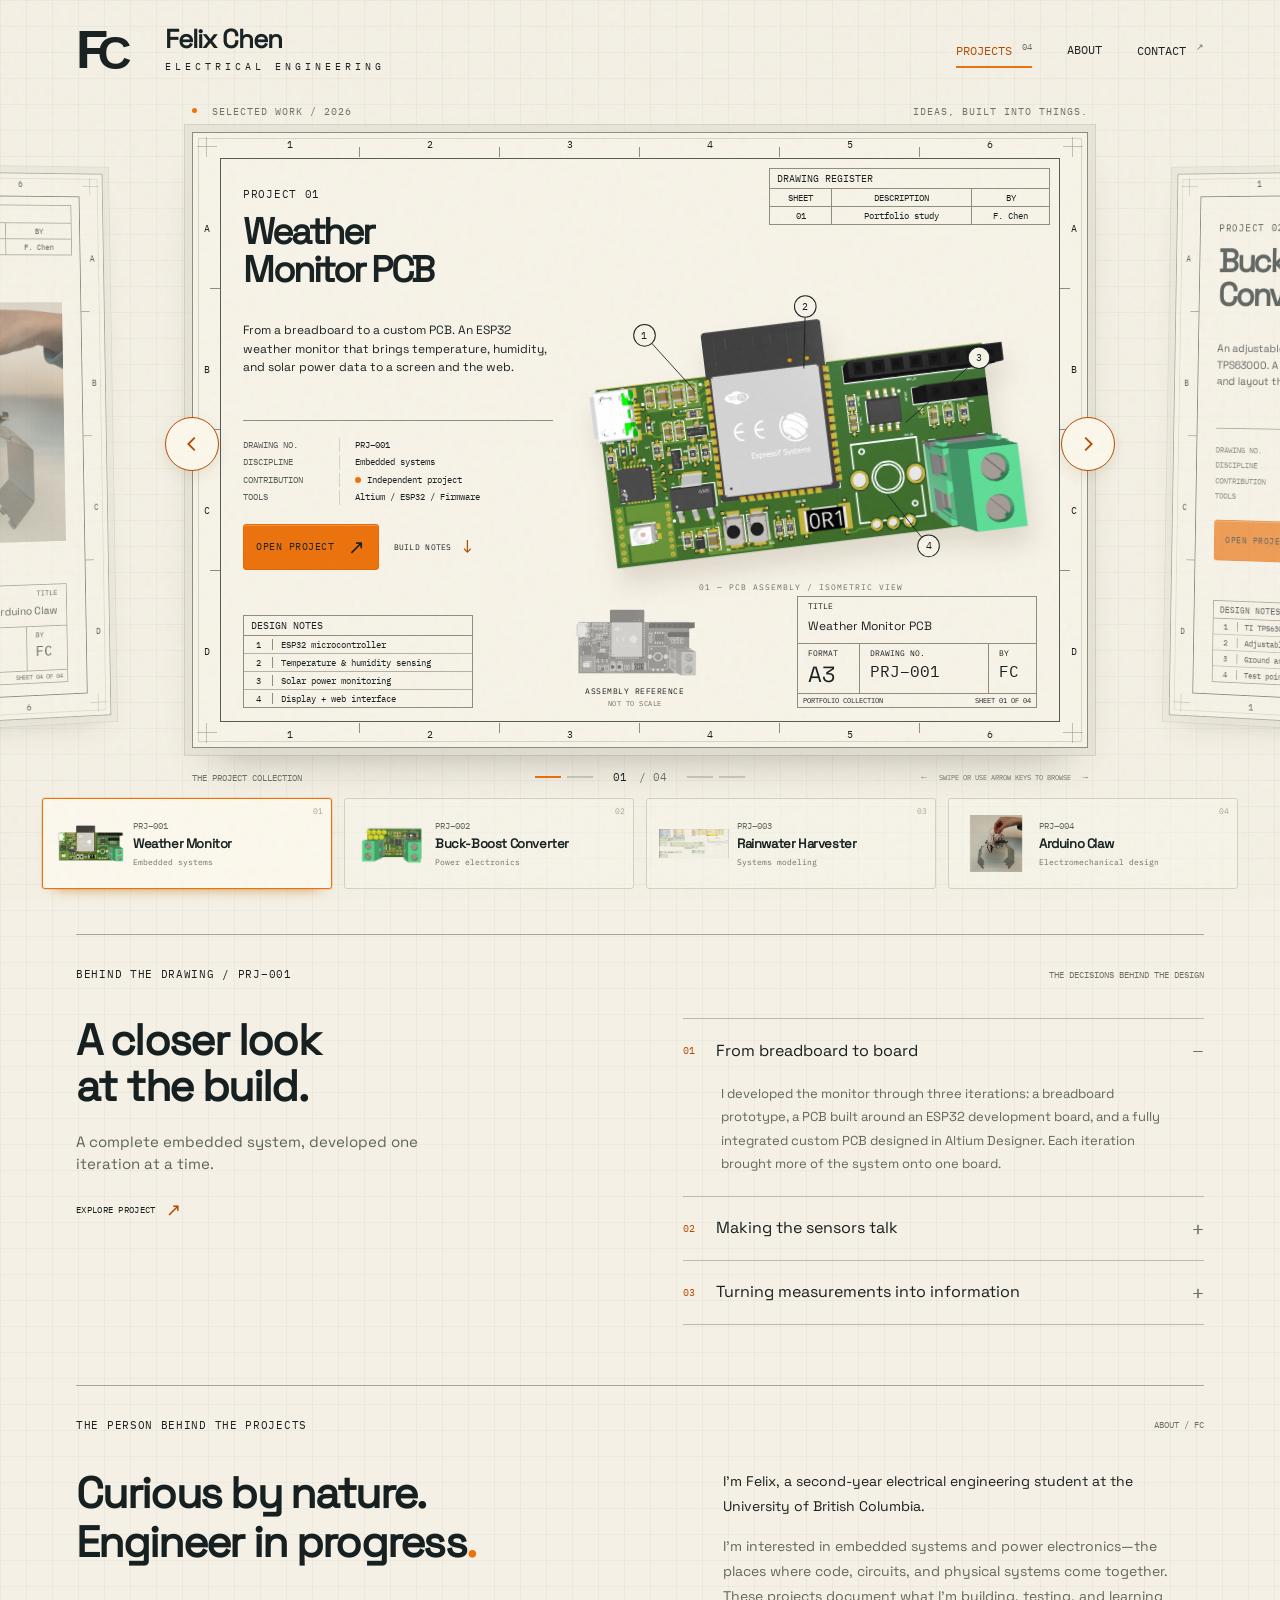
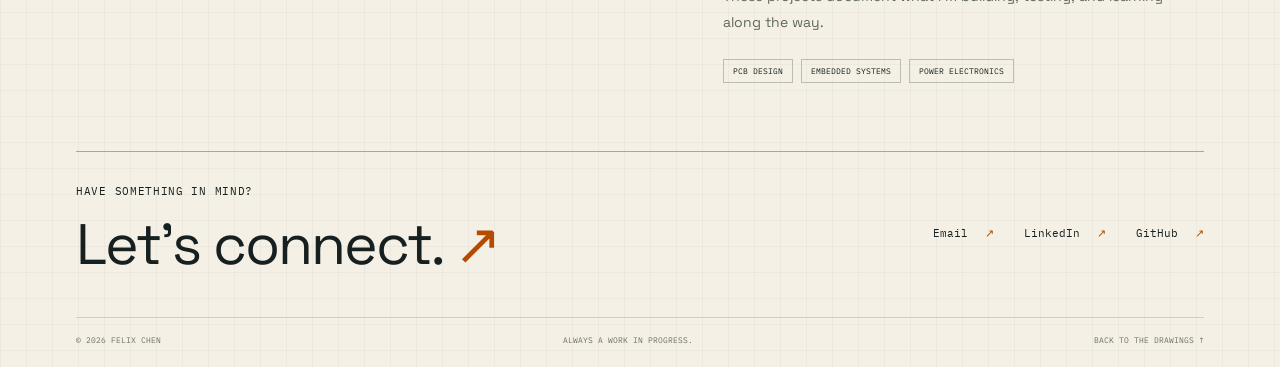
==== commit 9902924a: "Version animation assets so browsers load the new transitions" ====
--- a/index.html
+++ b/index.html
@@ -8,8 +8,8 @@
   <title>Felix Chen — Engineering, on paper.</title>
   <link rel="icon" href="assets/favicon.svg" type="image/svg+xml">
   <link rel="stylesheet" href="style.css">
-  <link rel="stylesheet" href="carousel.css">
-  <script src="script.js" defer></script>
+  <link rel="stylesheet" href="carousel.css?v=20261022-motion">
+  <script src="script.js?v=20261022-motion" defer></script>
 </head>
 <body>
   <a class="skip-link" href="#projects">Skip to projects</a>
--- a/carousel.css
+++ b/carousel.css
@@ -2,6 +2,9 @@
 .drawing-stage {
   --card-width: min(70vw, 1120px);
   --sheet-gap: 26px;
+  --sheet-motion-duration: 900ms;
+  --sheet-direction: 1;
+  --ink-entry-offset: 32px;
   width: 100%;
   max-width: none;
   margin: 0;
@@ -15,7 +18,7 @@
   gap: var(--sheet-gap);
   width: max-content;
   will-change: transform;
-  transition: transform 540ms cubic-bezier(.22,.75,.22,1);
+  transition: transform var(--sheet-motion-duration) cubic-bezier(.22,.72,.18,1);
 }
 .carousel-track.no-transition { transition: none; }
 .carousel-item {
@@ -30,12 +33,12 @@
   height: 616px;
   transform: scale(.94) rotateY(0deg);
   opacity: .66;
-  transition: transform 540ms cubic-bezier(.22,.75,.22,1), opacity 540ms ease;
+  transition: transform var(--sheet-motion-duration) cubic-bezier(.22,.72,.18,1), opacity 600ms ease, box-shadow 600ms ease;
   transform-origin: center;
 }
-.carousel-item.is-before .drawing-sheet { transform: scale(.94) rotateY(4deg); }
-.carousel-item.is-after .drawing-sheet { transform: scale(.94) rotateY(-4deg); }
-.carousel-item.is-current .drawing-sheet { transform: none; opacity: 1; }
+.carousel-item.is-before .drawing-sheet { transform: translateY(12px) scale(.92) rotateY(9deg) rotateZ(-1deg); }
+.carousel-item.is-after .drawing-sheet { transform: translateY(12px) scale(.92) rotateY(-9deg) rotateZ(1deg); }
+.carousel-item.is-current .drawing-sheet { transform: none; opacity: 1; box-shadow:0 0 0 7px #f7f3e888,0 0 0 8px #b6b3a77a,0 25px 42px -23px #433b2970; }
 .carousel-item.is-before .project-figure > img { object-position: right center; }
 .carousel-item.is-before .title-block > div:first-child { text-align: right; }
 .is-resetting .drawing-sheet { transition: none; }
@@ -69,6 +72,45 @@
 .collection-heading { margin-bottom: 2px; }
 .carousel-meta { margin-top: 2px; }
 .drawing-stage .project-specs dd { overflow-wrap: anywhere; }
+
+/* The drawing moves first; its artwork and ink settle into focus behind it. */
+.carousel-item.is-arriving .drawing-sheet {
+  animation: sheet-arrive var(--sheet-motion-duration) cubic-bezier(.22,.72,.18,1) both;
+}
+.is-arriving .project-figure {
+  animation: artwork-arrive 680ms cubic-bezier(.16,1,.3,1) 140ms both;
+}
+.is-arriving .project-copy > .eyebrow,
+.is-arriving .project-copy > h1,
+.is-arriving .project-copy > .project-summary,
+.is-arriving .project-copy > .project-specs,
+.is-arriving .project-copy > .project-actions,
+.is-arriving .sheet-bottom {
+  animation: ink-arrive 520ms cubic-bezier(.16,1,.3,1) both;
+}
+.is-arriving .project-copy > .eyebrow { animation-delay:140ms; }
+.is-arriving .project-copy > h1 { animation-delay:200ms; }
+.is-arriving .project-copy > .project-summary { animation-delay:260ms; }
+.is-arriving .project-copy > .project-specs { animation-delay:310ms; }
+.is-arriving .project-copy > .project-actions { animation-delay:350ms; }
+.is-arriving .sheet-bottom { animation-delay:330ms; }
+.carousel-item.is-departing .drawing-sheet { opacity:.48; }
+.carousel-item.is-departing .project-copy { opacity:.72; transition:opacity 360ms ease; }
+.page-marks i { transition:background-color 300ms ease; }
+
+@keyframes sheet-arrive {
+  0% { transform:perspective(1800px) translateY(20px) rotateY(calc(var(--sheet-direction) * -13deg)) rotateZ(calc(var(--sheet-direction) * 1.7deg)) scale(.93); }
+  62% { transform:perspective(1800px) translateY(-5px) rotateY(calc(var(--sheet-direction) * 2deg)) rotateZ(calc(var(--sheet-direction) * -.3deg)) scale(1.006); }
+  100% { transform:perspective(1800px) translateY(0) rotateY(0) rotateZ(0) scale(1); }
+}
+@keyframes artwork-arrive {
+  0% { opacity:.18; transform:translate3d(var(--ink-entry-offset),12px,0) scale(.96); }
+  100% { opacity:1; transform:translate3d(0,0,0) scale(1); }
+}
+@keyframes ink-arrive {
+  0% { opacity:0; transform:translate3d(0,14px,0); }
+  100% { opacity:1; transform:translate3d(0,0,0); }
+}
 
 @media(min-width:1600px) {
   .carousel-item .drawing-sheet { height: 650px; }
@@ -141,4 +183,6 @@
 }
 @media(prefers-reduced-motion:reduce) {
   .carousel-track,.carousel-item .drawing-sheet { transition: none; }
+  .is-arriving .drawing-sheet,.is-arriving .project-figure,.is-arriving .project-copy > *, .is-arriving .sheet-bottom { animation:none; }
+  .carousel-item.is-before .drawing-sheet,.carousel-item.is-after .drawing-sheet { transform:scale(.96); }
 }
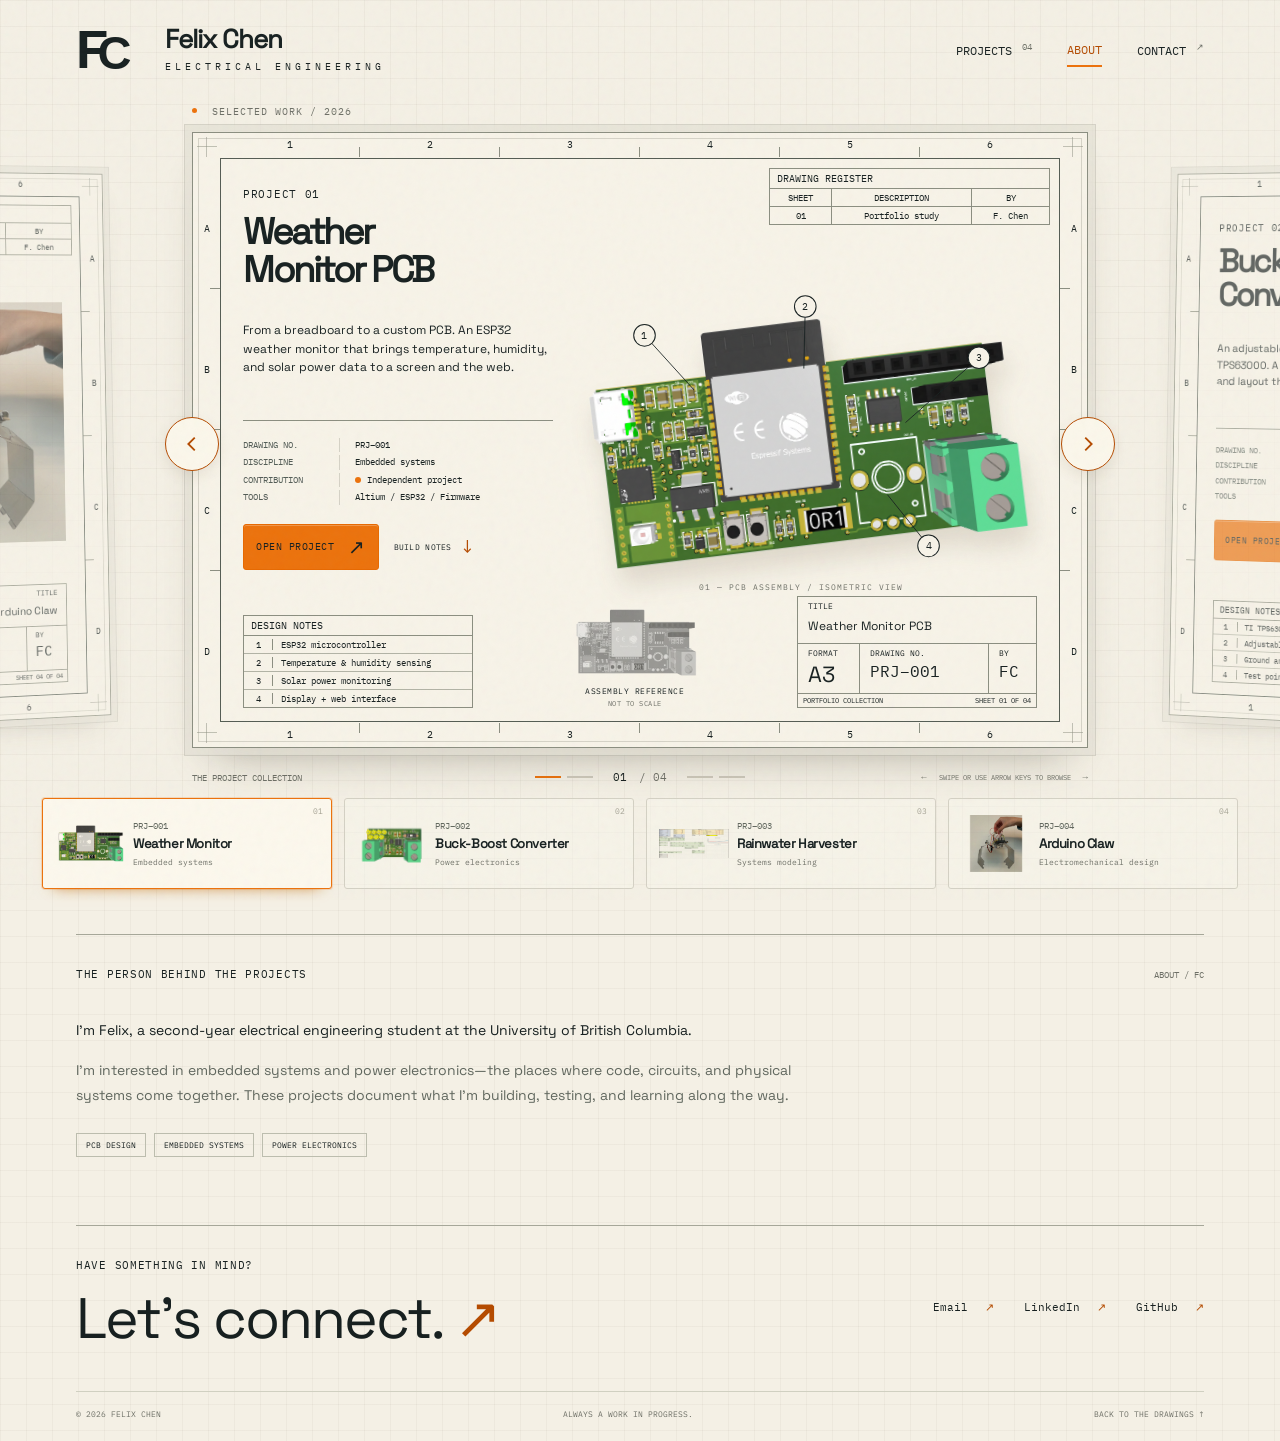
==== commit 6a1c9d6b: "Give every engineering project a standalone page" ====
--- a/index.html
+++ b/index.html
@@ -7,9 +7,10 @@
   <meta name="description" content="Felix Chen's electrical engineering portfolio. Explore embedded systems, PCB design, and power electronics through a collection of engineering project sheets.">
   <title>Felix Chen — Engineering, on paper.</title>
   <link rel="icon" href="assets/favicon.svg" type="image/svg+xml">
-  <link rel="stylesheet" href="style.css">
+  <link rel="stylesheet" href="style.css?v=20261022-pages">
   <link rel="stylesheet" href="carousel.css?v=20261022-motion">
-  <script src="script.js?v=20261022-motion" defer></script>
+  <script src="projects-data.js?v=20261022-pages" defer></script>
+  <script src="script.js?v=20261022-pages" defer></script>
 </head>
 <body>
   <a class="skip-link" href="#projects">Skip to projects</a>
@@ -20,7 +21,7 @@
 
   <main>
     <section id="projects" class="portfolio" aria-label="Engineering project collection">
-      <div class="collection-heading"><span><i></i> Selected work / 2026</span><span>Ideas, built into things.</span></div>
+      <div class="collection-heading"><span><i></i> Selected work / 2026</span></div>
       <div class="drawing-stage" role="group" aria-roledescription="carousel" aria-label="Project drawings">
         <article class="drawing-sheet" id="active-sheet" role="tabpanel" aria-roledescription="slide" aria-labelledby="project-tab-0">
           <div class="sheet-grid top-grid" aria-hidden="true"><span>1</span><span>2</span><span>3</span><span>4</span><span>5</span><span>6</span></div>
@@ -34,7 +35,7 @@
               <h1 id="project-title">Weather<br>Monitor PCB</h1>
               <p id="project-summary" class="project-summary">From a breadboard to a custom PCB. An ESP32 weather monitor that brings temperature, humidity, and solar power data to a screen and the web.</p>
               <dl class="project-specs"><div><dt>Drawing no.</dt><dd id="drawing-no">PRJ–001</dd></div><div><dt>Discipline</dt><dd id="project-discipline">Embedded systems</dd></div><div><dt>Contribution</dt><dd id="project-role"><span class="status-dot"></span>Independent project</dd></div><div><dt>Tools</dt><dd id="project-tools">Altium / ESP32 / C++</dd></div></dl>
-              <div class="project-actions"><button class="primary-button" id="open-project">Open project <span aria-hidden="true">↗</span></button><a class="text-button" href="#build-notes">Build notes <span aria-hidden="true">↓</span></a></div>
+              <div class="project-actions"><a class="primary-button" id="open-project" href="projects/weather-monitor/">Open project <span aria-hidden="true">↗</span></a><a class="text-button" href="projects/weather-monitor/#build-notes">Build notes <span aria-hidden="true">↓</span></a></div>
             </div>
             <div class="revision-table"><div>Drawing register</div><table><thead><tr><th>Sheet</th><th>Description</th><th>By</th></tr></thead><tbody><tr><td id="register-number">01</td><td>Portfolio study</td><td>F. Chen</td></tr></tbody></table></div>
             <figure class="project-figure" id="project-figure"><img id="project-image" src="assets/weather-monitor-pcb.png" alt="3D render of Felix Chen's ESP32 weather monitor PCB" fetchpriority="high"><svg class="callout-overlay" viewBox="0 0 700 430" aria-hidden="true"><g class="leader-lines"><path d="M132 74 L201 150"/><path d="M355 34 L353 120"/><path d="M596 105 L494 195"/><path d="M526 366 L469 295"/></g><g class="callout-numbers"><circle cx="132" cy="74" r="15"/><text x="132" y="79">1</text><circle cx="355" cy="34" r="15"/><text x="355" y="39">2</text><circle cx="596" cy="105" r="15"/><text x="596" y="110">3</text><circle cx="526" cy="366" r="15"/><text x="526" y="371">4</text></g></svg><figcaption id="figure-caption">01 — PCB assembly / isometric view</figcaption></figure>
@@ -52,11 +53,9 @@
       <p id="project-announcement" class="sr-only" aria-live="polite"></p>
     </section>
 
-    <section class="build-notes content-section" id="build-notes" aria-labelledby="notes-title"><div class="section-heading"><p class="eyebrow">Behind the drawing / <span id="notes-id">PRJ–001</span></p><span class="tiny-note">The decisions behind the design</span></div><div class="notes-layout"><div><h2 id="notes-title">A closer look<br>at the build.</h2><p class="section-intro" id="notes-intro">A complete embedded system, developed one iteration at a time.</p><button class="text-button" id="more-details">Explore project <span aria-hidden="true">↗</span></button></div><div class="note-accordions" id="note-accordions"></div></div></section>
-    <section class="about content-section" id="about" aria-labelledby="about-title"><div class="section-heading"><p class="eyebrow">The person behind the projects</p><span class="tiny-note">About / FC</span></div><div class="about-layout"><h2 id="about-title">Curious by nature.<br>Engineer in progress<span>.</span></h2><div><p>I'm Felix, a second-year electrical engineering student at the University of British Columbia.</p><p>I’m interested in embedded systems and power electronics—the places where code, circuits, and physical systems come together. These projects document what I’m building, testing, and learning along the way.</p><div class="interest-tags"><span>PCB design</span><span>Embedded systems</span><span>Power electronics</span></div></div></div></section>
+    <section class="about content-section" id="about" aria-label="About Felix Chen"><div class="section-heading"><p class="eyebrow">The person behind the projects</p><span class="tiny-note">About / FC</span></div><div class="about-layout"><div><p>I'm Felix, a second-year electrical engineering student at the University of British Columbia.</p><p>I’m interested in embedded systems and power electronics—the places where code, circuits, and physical systems come together. These projects document what I’m building, testing, and learning along the way.</p><div class="interest-tags"><span>PCB design</span><span>Embedded systems</span><span>Power electronics</span></div></div></div></section>
     <footer class="content-section contact" id="contact"><div><p class="eyebrow">Have something in mind?</p><a class="contact-title" href="mailto:felixchenn22@gmail.com">Let's connect. <span aria-hidden="true">↗</span></a></div><div class="contact-links"><a href="mailto:felixchenn22@gmail.com">Email <span aria-hidden="true">↗</span></a><a href="https://www.linkedin.com/in/felixc2007" target="_blank" rel="noreferrer">LinkedIn <span aria-hidden="true">↗</span></a><a href="https://github.com/felixchen2007" target="_blank" rel="noreferrer">GitHub <span aria-hidden="true">↗</span></a></div><div class="footer-line"><span>© 2026 Felix Chen</span><span>Always a work in progress.</span><a href="#projects">Back to the drawings ↑</a></div></footer>
   </main>
 
-  <dialog class="project-dialog" id="project-dialog" aria-labelledby="dialog-title"><button class="dialog-close" aria-label="Close project details">×</button><div class="dialog-header"><p class="eyebrow" id="dialog-number"></p><h2 id="dialog-title"></h2><p id="dialog-summary"></p></div><figure class="dialog-image"><img id="dialog-image" alt=""><figcaption id="dialog-caption"></figcaption></figure><div class="dialog-body" id="dialog-body"></div><div class="dialog-footer"><span>Designed, built, and documented by Felix Chen.</span><button class="text-button dialog-next">Next project →</button></div></dialog>
 </body>
 </html>
--- a/style.css
+++ b/style.css
@@ -6,7 +6,6 @@
 .portfolio{overflow:hidden;padding:0 0 45px}.collection-heading{max-width:1216px;margin:0 auto 14px;padding:7px 0 0;display:flex;justify-content:space-between;align-items:center;font:10px var(--mono);text-transform:uppercase;letter-spacing:1px;color:var(--muted)}.collection-heading i{display:inline-block;width:5px;height:5px;background:var(--orange);border-radius:50%;margin-right:8px;vertical-align:2px}.drawing-stage{position:relative;max-width:1216px;margin:0 auto;perspective:1400px}.drawing-sheet{position:relative;height:616px;padding:25px 27px;background:var(--sheet);border:1px solid var(--line);box-shadow:0 0 0 7px #f7f3e888,0 0 0 8px #b6b3a77a,0 17px 32px -15px #433b2952;z-index:2}.drawing-sheet::after{position:absolute;inset:5px;content:'';border:1px solid #aaa99b70;pointer-events:none}.sheet-grid{display:grid;grid-template-columns:repeat(6,1fr);position:absolute;left:27px;right:27px;height:24px;text-align:center;font:10px/24px var(--mono)}.sheet-grid span{position:relative}.sheet-grid span:not(:last-child)::after{position:absolute;content:'';width:1px;height:10px;right:0;background:var(--line)}.top-grid{top:0}.top-grid span::after{bottom:0}.bottom-grid{bottom:0}.bottom-grid span::after{top:0}.sheet-letters{position:absolute;top:25px;bottom:25px;width:27px;display:flex;flex-direction:column;align-items:center;justify-content:space-around;font:10px var(--mono)}.left-letters{left:0}.right-letters{right:0}.sheet-letters span{position:relative;width:100%;text-align:center}.left-letters span:not(:last-child)::after{content:'';position:absolute;right:0;top:66px;height:1px;width:10px;background:var(--line)}.right-letters span:not(:last-child)::after{content:'';position:absolute;left:0;top:66px;height:1px;width:10px;background:var(--line)}.registration{position:absolute;width:20px;height:20px;z-index:5;pointer-events:none}.registration::before,.registration::after{content:'';position:absolute;background:#8b8e8080}.registration::before{width:20px;height:1px;top:9px}.registration::after{height:20px;width:1px;left:9px}.cross-tl{top:4px;left:4px}.cross-tr{top:4px;right:4px}.cross-bl{bottom:4px;left:4px}.cross-br{bottom:4px;right:4px}.sheet-interior{border:1px solid #545c53;height:100%;position:relative;padding:32px 29px;display:grid;grid-template-columns:38% 62%;grid-template-rows:1fr 116px;gap:0}.project-copy{position:relative;z-index:4;grid-column:1;grid-row:1;align-self:start}.eyebrow{font:11px var(--mono);text-transform:uppercase;letter-spacing:.7px}.project-copy .eyebrow{font-size:11px;margin-bottom:12px;white-space:nowrap}.project-copy .eyebrow span{font-size:9px;color:var(--muted)}h1{font-size:49px;font-weight:700;line-height:1.04;letter-spacing:-2.5px;margin-bottom:16px;min-height:102px}.project-summary{font-size:13px;line-height:1.55;max-width:344px;min-height:81px}.project-specs{border-top:1px solid var(--line);margin:18px 0 19px;padding-top:14px;max-width:339px;font:10px/1.6 var(--mono)}.project-specs>div{display:grid;grid-template-columns:107px 1fr;margin:3px 0}.project-specs dt{text-transform:uppercase;color:#535c56}.project-specs dd{padding-left:15px;border-left:1px solid #d5d2c6;margin:0}.status-dot{width:6px;height:6px;background:var(--orange);display:inline-block;margin-right:6px;border-radius:50%}.project-actions{display:flex;gap:23px;align-items:center}.primary-button{border:1px solid #e76900;background:var(--orange);padding:13px 17px;font:11px var(--mono);text-transform:uppercase;letter-spacing:.5px;display:flex;align-items:center;gap:25px;box-shadow:inset 0 1px #ffffff40;border-radius:3px;transition:background .2s,transform .2s}.primary-button span{font-size:20px;line-height:1}.primary-button:hover{background:#fa851b;transform:translateY(-2px)}.text-button{font:10px var(--mono);text-transform:uppercase;letter-spacing:.3px;border:0;background:none;padding:6px 0;display:inline-flex;gap:10px;align-items:center;white-space:nowrap}.text-button span{font-size:18px;color:var(--orange)}.text-button:hover{color:var(--orange)}.revision-table{position:absolute;top:9px;right:9px;width:281px;border:1px solid var(--line);font:9px var(--mono);z-index:3}.revision-table>div{border-bottom:1px solid var(--line);padding:3px 7px;text-transform:uppercase;font-size:10px}table{border-collapse:collapse;width:100%;text-align:center}th,td{font-weight:400;padding:3px 7px;border-right:1px solid var(--line)}th{text-transform:uppercase;border-bottom:1px solid var(--line)}th:last-child,td:last-child{border-right:0}.project-figure{grid-column:2;grid-row:1;position:relative;align-self:end;margin:40px -8px 0 5px;height:326px;z-index:1;display:flex;align-items:center;justify-content:center}.project-figure>img{width:100%;height:100%;object-fit:contain;filter:drop-shadow(3px 18px 13px #58462a26);transform:rotate(-7deg) scale(.96);transition:opacity .15s}.callout-overlay{position:absolute;inset:-10px -10px;width:calc(100% + 20px);height:calc(100% + 20px);pointer-events:none}.leader-lines{stroke:var(--ink);stroke-width:1.2;fill:none}.callout-numbers circle{fill:var(--sheet);stroke:var(--ink);stroke-width:1.4}.callout-numbers text{text-anchor:middle;font:14px var(--mono);fill:var(--ink)}.project-figure figcaption{position:absolute;bottom:-10px;left:50%;transform:translateX(-50%);font:8px var(--mono);text-transform:uppercase;letter-spacing:1px;white-space:nowrap;color:var(--muted)}.project-figure.photo{height:285px;margin:50px 0 24px 32px}.project-figure.photo>img{transform:none;object-fit:contain;filter:sepia(.1);max-height:270px}.project-figure.photo .callout-overlay{display:none}.sheet-bottom{grid-row:2;grid-column:1/3;display:grid;grid-template-columns:260px 1fr 282px;gap:25px;align-items:end;padding-top:14px;position:relative;z-index:3}.callout-table{border:1px solid var(--line);font:9px var(--mono)}.table-label{border-bottom:1px solid var(--line);padding:3px 7px;text-transform:uppercase;font-size:10px}.callout-table ol{list-style:none;padding:0;margin:0;counter-reset:notes}.callout-table li{display:flex;counter-increment:notes;padding:3px 0}.callout-table li+li{border-top:1px solid #b2b3a5}.callout-table li:before{content:counter(notes);min-width:28px;border-right:1px solid var(--line);text-align:center;margin-right:8px}.detail-view{text-align:center;display:flex;flex-direction:column;align-items:center;font:8px var(--mono);text-transform:uppercase;letter-spacing:.5px;align-self:end}.detail-view img{height:79px;width:160px;object-fit:contain;filter:grayscale(1) contrast(.75);mix-blend-mode:multiply;opacity:.65;margin-bottom:4px}.detail-view small{font-size:7px;color:var(--muted);margin-top:3px}.title-block{border:1px solid var(--line);align-self:end}.title-block>div:first-child{padding:4px 10px 6px}.title-block small{font:8px var(--mono);text-transform:uppercase;display:block;margin-bottom:2px}.title-block>div:first-child strong{font-size:12px;font-weight:400}.block-bottom{display:grid;grid-template-columns:61px 1fr 48px;border-top:1px solid var(--line)}.block-bottom>div{padding:4px 10px}.block-bottom>div+div{border-left:1px solid var(--line)}.block-bottom strong{font:16px var(--mono)}.block-bottom>div:first-child strong{font:22px var(--sans)}.title-block p{border-top:1px solid var(--line);padding:2px 5px;display:flex;justify-content:space-between;font:7px var(--mono);text-transform:uppercase}
 .side-sheet{position:absolute;top:42px;bottom:40px;width:380px;z-index:0;background:var(--sheet);padding:35px 26px;border:1px solid #999c8a;box-shadow:0 18px 27px -12px #473d3030;opacity:.68;display:flex;flex-direction:column;text-align:left;pointer-events:none}.side-sheet::after{content:'';position:absolute;inset:15px;border:1px solid var(--line)}.side-left{right:calc(100% + 28px);transform:rotateY(26deg) rotateZ(-2deg);transform-origin:right}.side-right{left:calc(100% + 28px);transform:rotateY(-26deg) rotateZ(2deg);transform-origin:left}.side-number{font:30px var(--mono);border:1px solid var(--line);width:max-content;padding:3px 7px}.side-sheet img{width:100%;height:300px;object-fit:contain;filter:grayscale(1) contrast(.75);mix-blend-mode:multiply;opacity:.65}.side-label{border:1px solid var(--line);padding:12px;font-size:19px;margin-top:auto}.side-sheet small{border:1px solid var(--line);border-top:0;font:10px var(--mono);padding:6px 12px}.carousel-arrow{position:absolute;top:47%;z-index:8;background:#fbf7eb;border:1px solid var(--orange);color:var(--orange);border-radius:50%;height:54px;width:54px;display:grid;place-items:center;box-shadow:0 5px 14px #5a492919;transition:background .2s,color .2s}.carousel-arrow:hover{color:var(--sheet);background:var(--orange)}.carousel-arrow svg{width:22px;height:22px;stroke:currentColor;stroke-width:2}.prev{left:-66px}.next{right:-66px}.carousel-meta{max-width:1216px;margin:18px auto 14px;display:flex;justify-content:space-between;align-items:center;font:9px var(--mono);text-transform:uppercase;color:var(--muted)}.collection-label{width:29%}.pagination{display:flex;align-items:center;gap:20px;color:var(--ink);font-size:11px}.pagination em{font-style:normal;color:var(--muted);margin-left:5px}.page-marks{display:flex;gap:6px}.page-marks i{display:block;height:2px;width:26px;background:#cdc9bb}.page-marks i.selected{background:var(--orange)}.browse-hint{display:flex;gap:12px;align-items:center;justify-content:flex-end;width:29%}.browse-hint span{font-size:8px;white-space:nowrap}.project-tabs{max-width:1354px;margin:0 auto;display:grid;grid-template-columns:repeat(4,1fr);gap:12px;padding:0 10px}.project-tab{display:flex;align-items:center;gap:13px;background:#f8f5eb80;border:1px solid #d4d1c4;border-radius:3px;text-align:left;padding:12px;min-height:91px;position:relative;transition:border-color .2s,background .2s}.project-tab.selected{border:1px solid var(--orange);box-shadow:0 0 0 1px #ec720c30,0 9px 14px -12px #c47214;background:#fcf8ed}.project-tab:hover{background:#fcf8ed;border-color:#aaa18b}.project-tab.selected:hover{border-color:var(--orange)}.project-tab img{width:82px;height:57px;object-fit:contain;flex-shrink:0;mix-blend-mode:multiply}.project-tab small{font:9px var(--mono);display:block;color:#62685e;margin-bottom:5px}.project-tab strong{font-size:14px;letter-spacing:-.4px;display:block;line-height:1.2}.project-tab em{font:8px var(--mono);font-style:normal;color:var(--muted);display:block;margin-top:5px}.project-tab b{position:absolute;right:8px;top:7px;font:8px var(--mono);color:#a4a293}
 .content-section{max-width:1216px;margin:0 auto;border-top:1px solid #a6a799;padding:32px 0 60px;scroll-margin-top:24px}.section-heading{display:flex;align-items:center;justify-content:space-between;margin-bottom:37px}.tiny-note{font:9px var(--mono);text-transform:uppercase;color:var(--muted)}.notes-layout{display:grid;grid-template-columns:1fr 1fr;gap:85px}.notes-layout h2{font-size:43px;line-height:1.08;letter-spacing:-1.6px;margin-bottom:20px}.section-intro{font-size:15px;color:#5c645b;max-width:370px;margin-bottom:16px}.note-accordions details{border-bottom:1px solid #b9bbab}.note-accordions details:first-child{border-top:1px solid #b9bbab}.note-accordions summary{padding:18px 0;display:flex;align-items:center;gap:21px;list-style:none;font-size:16px;cursor:pointer}.note-accordions summary::-webkit-details-marker{display:none}.note-accordions summary span{font:10px var(--mono);color:var(--orange)}.note-accordions summary::after{content:'+';font:20px var(--mono);margin-left:auto;color:var(--muted)}.note-accordions details[open] summary::after{content:'−'}.note-accordions details p{padding:0 28px 20px 38px;color:#60675e;font-size:13px;line-height:1.8}.about{padding-bottom:68px}.about-layout{display:grid;grid-template-columns:1.2fr 1fr;gap:70px}.about h2{font-size:43px;line-height:1.15;letter-spacing:-1.7px}.about h2 span{color:var(--orange)}.about-layout>div>p{font-size:14px;line-height:1.8;margin-bottom:15px}.about-layout>div>p+p{color:#60675e}.interest-tags{display:flex;flex-wrap:wrap;gap:8px;margin-top:24px}.interest-tags span{padding:6px 9px;border:1px solid #bcbdae;font:8px var(--mono);text-transform:uppercase}.contact{display:grid;grid-template-columns:1fr 1fr;padding-bottom:22px}.contact-title{font-size:57px;letter-spacing:-2px;line-height:1.3;display:inline-block;margin-top:10px}.contact-title span{color:var(--orange);display:inline-block;transition:transform .2s}.contact-title:hover span{transform:translate(4px,-4px)}.contact-links{justify-self:end;display:flex;gap:30px;align-items:center;font:11px var(--mono)}.contact-links a span{color:var(--orange);margin-left:10px}.contact-links a:hover{color:var(--orange)}.footer-line{grid-column:1/3;display:flex;justify-content:space-between;border-top:1px solid #d0d0c1;margin-top:35px;padding-top:17px;font:8px var(--mono);color:var(--muted);text-transform:uppercase}.footer-line a:hover{color:var(--ink)}
-.project-dialog{border:1px solid var(--line);background:var(--sheet);color:var(--ink);padding:0;width:min(930px,calc(100% - 40px));max-height:90dvh;box-shadow:0 30px 120px #0004}.project-dialog::backdrop{background:#22261fe0;backdrop-filter:blur(6px)}body.modal-open{overflow:hidden}.dialog-close{position:sticky;top:14px;float:right;margin:14px 16px 0 0;border:1px solid var(--line);width:36px;height:36px;border-radius:50%;background:var(--sheet);font:24px var(--mono);z-index:2}.dialog-close:hover{color:var(--orange);border-color:var(--orange)}.dialog-header{padding:45px 55px 25px}.dialog-header h2{font-size:47px;line-height:1.05;letter-spacing:-2px;margin:16px 0}.dialog-header>p:last-child{font-size:15px;color:#596257;max-width:680px}.dialog-image{background-image:linear-gradient(#827c6510 1px,transparent 1px),linear-gradient(90deg,#827c6510 1px,transparent 1px);background-size:24px 24px;border-top:1px solid var(--fine);border-bottom:1px solid var(--fine);padding:25px;text-align:center}.dialog-image img{width:100%;max-height:340px;object-fit:contain;mix-blend-mode:multiply}.dialog-image figcaption{font:9px var(--mono);text-transform:uppercase;color:var(--muted);margin-top:12px}.dialog-body{padding:30px 55px;display:grid;grid-template-columns:1fr 1fr;gap:26px 40px}.dialog-body h3{font-size:18px;letter-spacing:-.5px;margin:0 0 12px}.dialog-body p{font-size:13px;line-height:1.8;color:#596257}.dialog-body .dialog-tools{grid-column:1/3;border-top:1px solid var(--fine);padding-top:22px;font:11px var(--mono)}.dialog-footer{padding:18px 55px;display:flex;justify-content:space-between;gap:20px;align-items:center;border-top:1px solid var(--fine);font:8px var(--mono);color:var(--muted)}.dialog-next{color:var(--ink)}
 @media(min-width:1600px){.site-header{padding-top:29px;padding-bottom:27px}.drawing-sheet{height:650px}.sheet-interior{padding-top:39px;grid-template-rows:1fr 125px}h1{font-size:53px}.project-summary{font-size:14px}.project-figure{height:351px}.project-specs{margin-top:22px;margin-bottom:23px}.project-tabs{margin-top:18px}.project-tab{min-height:100px}.portfolio{padding-bottom:55px}}
 @media(max-width:1380px){.site-header,.collection-heading,.drawing-stage,.carousel-meta,.content-section{max-width:calc(100% - 152px)}.site-header{padding-left:0;padding-right:0}.drawing-sheet{height:601px}.sheet-interior{padding:28px 25px;grid-template-columns:39% 61%;grid-template-rows:1fr 111px}.project-copy .eyebrow span{display:none}h1{font-size:44px;min-height:92px}.project-summary{font-size:12px}.project-specs{font-size:9px}.project-specs>div{grid-template-columns:96px 1fr}.project-actions{gap:18px}.primary-button{gap:16px;padding:12px 13px;font-size:10px}.text-button{font-size:9px}.project-figure{height:300px}.sheet-bottom{grid-template-columns:244px 1fr 260px;gap:20px}.detail-view img{width:130px}.project-tabs{max-width:calc(100% - 64px)}.project-tab{gap:8px}.project-tab img{width:70px}.project-tab strong{font-size:13px}.browse-hint span{font-size:7px}}
 @media(max-width:1100px){.site-header,.collection-heading,.drawing-stage,.carousel-meta,.content-section{max-width:calc(100% - 90px)}.drawing-sheet{height:610px;padding:25px 22px}.sheet-interior{padding:28px 20px;grid-template-columns:44% 56%}.sheet-grid{left:22px;right:22px}.sheet-letters{width:22px}.prev{left:-29px}.next{right:-29px}.carousel-arrow{width:44px;height:44px}.revision-table{width:240px;font-size:8px}.project-figure{height:265px;margin-left:0}.project-summary{font-size:12px;max-width:300px}.sheet-bottom{grid-template-columns:220px 1fr 250px;gap:15px}.detail-view img{width:110px}.detail-view span{font-size:7px}.project-tabs{max-width:calc(100% - 70px);gap:8px}.project-tab{padding:10px 8px;gap:6px}.project-tab img{width:53px}.project-tab strong{font-size:12px}.project-tab em{font-size:7px}.project-tab small{font-size:8px}.project-figure.photo{margin-left:15px}.notes-layout{gap:50px}.about-layout{gap:40px}.about h2{font-size:37px}.contact-title{font-size:48px}.browse-hint{display:none}.collection-label{width:auto}.carousel-meta{justify-content:space-between}.content-section{padding-bottom:48px}}
@@ -19,3 +18,7 @@
 @media(max-width:560px){h1{font-size:clamp(32px,10vw,41px);overflow-wrap:break-word}h1 br{display:initial}.project-actions{flex-wrap:wrap;gap:12px 22px}.project-copy .eyebrow{white-space:normal}.project-copy .eyebrow span{line-height:1.6}}
 @media(max-width:360px){.site-header{flex-wrap:wrap}.site-header nav{margin-left:auto}.wordmark small{letter-spacing:1px}.collection-heading>span:last-child{display:none}}
 @media(prefers-reduced-motion:reduce){html{scroll-behavior:auto}*,*::before,*::after{transition:none!important;animation:none!important}}
+
+/* The About section keeps the factual biography without a second headline. */
+.about-layout{display:block;max-width:720px}.about-layout>div{max-width:720px}
+.collection-heading>span:only-child{display:block;font:inherit;text-transform:uppercase;letter-spacing:inherit}
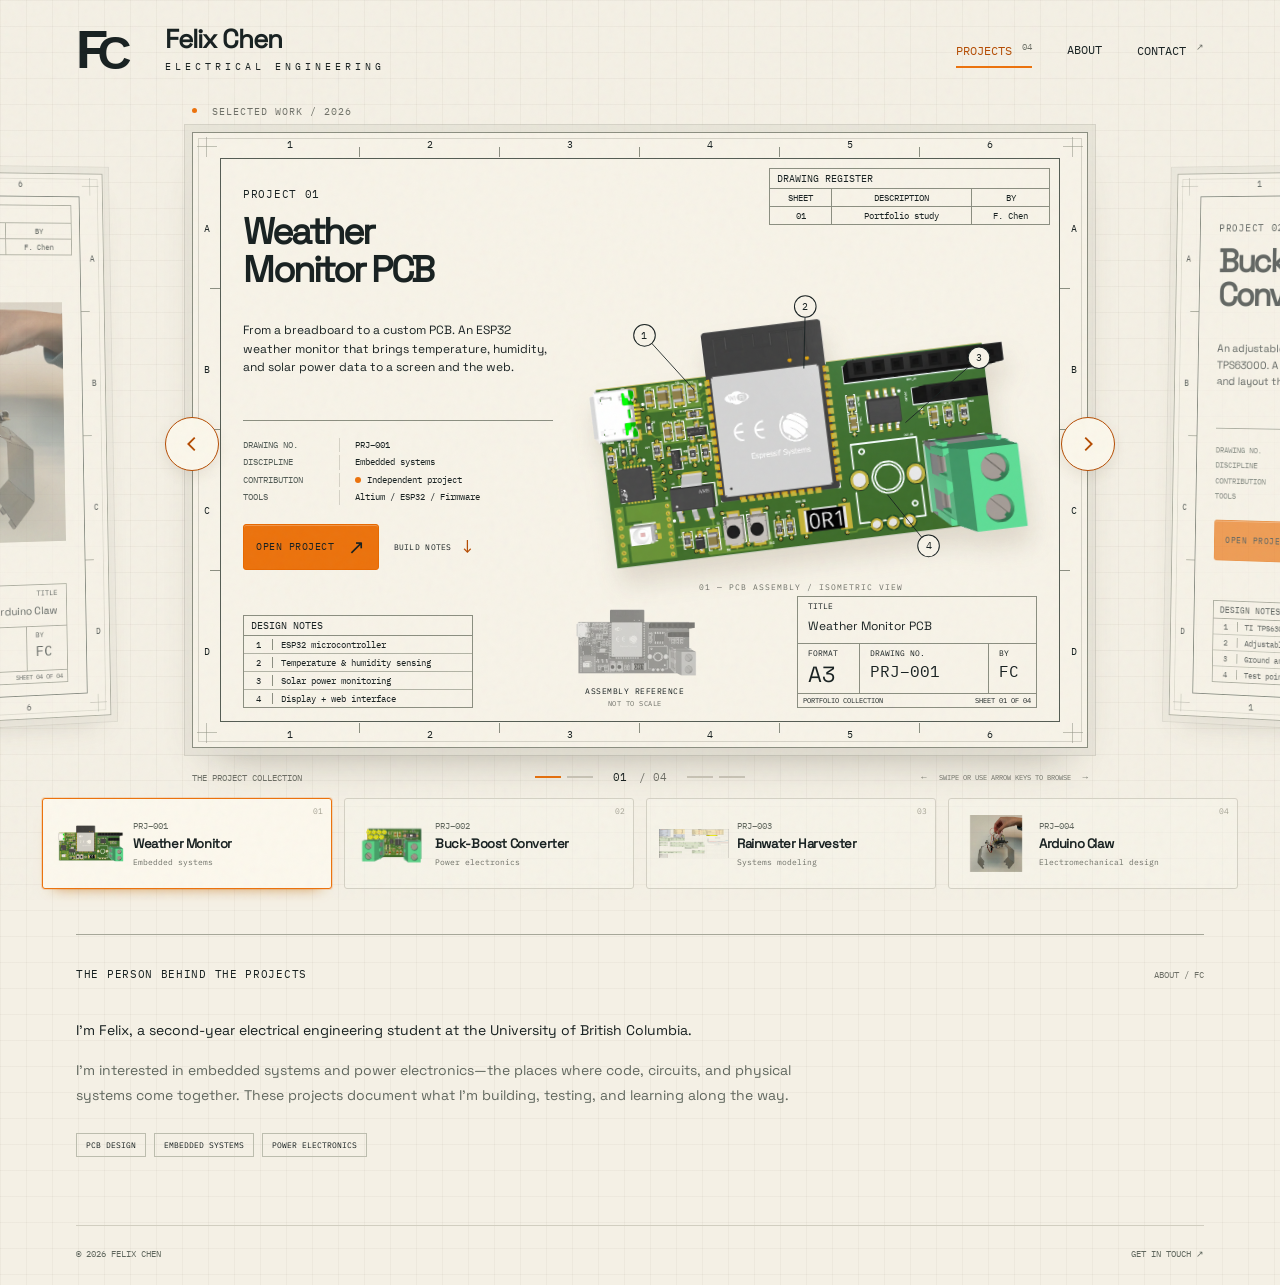
==== commit 40d90836: "Move contact links onto a dedicated Contact page" ====
--- a/index.html
+++ b/index.html
@@ -9,14 +9,15 @@
   <link rel="icon" href="assets/favicon.svg" type="image/svg+xml">
   <link rel="stylesheet" href="style.css?v=20261022-pages">
   <link rel="stylesheet" href="carousel.css?v=20261022-motion">
+  <link rel="stylesheet" href="site-pages.css?v=20261022-contact">
   <script src="projects-data.js?v=20261022-pages" defer></script>
-  <script src="script.js?v=20261022-pages" defer></script>
+  <script src="script.js?v=20261022-contact" defer></script>
 </head>
 <body>
   <a class="skip-link" href="#projects">Skip to projects</a>
   <header class="site-header">
     <a class="identity" href="#" aria-label="Felix Chen, home"><span class="monogram" aria-hidden="true">F<span>C</span></span><span class="wordmark"><strong>Felix Chen</strong><small>Electrical engineering</small></span></a>
-    <nav aria-label="Main navigation"><a class="nav-projects active" href="#projects">Projects <span>04</span></a><a href="#about">About</a><a href="#contact">Contact <span aria-hidden="true">↗</span></a></nav>
+    <nav aria-label="Main navigation"><a class="nav-projects active" href="#projects">Projects <span>04</span></a><a href="#about">About</a><a href="contact/">Contact <span aria-hidden="true">↗</span></a></nav>
   </header>
 
   <main>
@@ -54,7 +55,7 @@
     </section>
 
     <section class="about content-section" id="about" aria-label="About Felix Chen"><div class="section-heading"><p class="eyebrow">The person behind the projects</p><span class="tiny-note">About / FC</span></div><div class="about-layout"><div><p>I'm Felix, a second-year electrical engineering student at the University of British Columbia.</p><p>I’m interested in embedded systems and power electronics—the places where code, circuits, and physical systems come together. These projects document what I’m building, testing, and learning along the way.</p><div class="interest-tags"><span>PCB design</span><span>Embedded systems</span><span>Power electronics</span></div></div></div></section>
-    <footer class="content-section contact" id="contact"><div><p class="eyebrow">Have something in mind?</p><a class="contact-title" href="mailto:felixchenn22@gmail.com">Let's connect. <span aria-hidden="true">↗</span></a></div><div class="contact-links"><a href="mailto:felixchenn22@gmail.com">Email <span aria-hidden="true">↗</span></a><a href="https://www.linkedin.com/in/felixc2007" target="_blank" rel="noreferrer">LinkedIn <span aria-hidden="true">↗</span></a><a href="https://github.com/felixchen2007" target="_blank" rel="noreferrer">GitHub <span aria-hidden="true">↗</span></a></div><div class="footer-line"><span>© 2026 Felix Chen</span><span>Always a work in progress.</span><a href="#projects">Back to the drawings ↑</a></div></footer>
+    <footer class="site-footer"><span>© 2026 Felix Chen</span><a href="contact/">Get in touch ↗</a></footer>
   </main>
 
 </body>
--- a/site-pages.css
+++ b/site-pages.css
@@ -0,0 +1,27 @@
+.site-footer{max-width:1216px;width:calc(100% - 80px);margin:0 auto;padding:22px 0 26px;border-top:1px solid var(--fine);display:flex;justify-content:space-between;gap:24px;font:9px var(--mono);text-transform:uppercase;color:#60675e}
+.site-footer a:hover{color:var(--accent-text)}
+.contact-page{min-height:100dvh;display:flex;flex-direction:column}
+.contact-page .site-header{width:100%}
+.contact-document{max-width:1120px;width:calc(100% - 80px);margin:0 auto 70px;flex:1}
+.contact-register{display:flex;justify-content:space-between;gap:20px;border-top:1px solid var(--line);padding:18px 0;font:9px var(--mono);text-transform:uppercase;color:#60675e}
+.contact-heading{padding:45px 0 44px}
+.contact-heading .eyebrow{color:var(--accent-text);margin-bottom:20px}
+.contact-page h1{min-height:0;font-size:clamp(50px,7vw,86px);line-height:1.05;letter-spacing:-.055em;margin-bottom:22px}
+.contact-page h1>span{color:var(--accent-text)}
+.contact-heading>p:last-child{font-size:18px;color:#50594f}
+.contact-directory{border-top:1px solid var(--line)}
+.contact-entry{display:grid;grid-template-columns:55px 1fr 36px;gap:20px;padding:29px 0;border-bottom:1px solid var(--line);align-items:center;transition:background .2s}
+.entry-number{font:10px var(--mono);color:var(--accent-text);align-self:start;padding-top:5px}
+.entry-content{display:flex;flex-direction:column;min-width:0;gap:8px}
+.entry-label{font:10px var(--mono);text-transform:uppercase;color:#60675e}
+.entry-content strong{font-size:clamp(24px,3vw,36px);font-weight:400;line-height:1.25;letter-spacing:-1px;overflow-wrap:anywhere}
+.entry-address{font:10px/1.6 var(--mono);color:#60675e;overflow-wrap:anywhere}
+.entry-arrow{font-size:32px;color:var(--accent-text);transition:transform .2s}
+.contact-entry:hover{background:#fcf8ed99}
+.contact-entry:hover .entry-arrow{transform:translate(3px,-3px)}
+.contact-entry:hover strong{color:var(--accent-text)}
+@media(prefers-reduced-motion:no-preference){.contact-heading,.contact-directory{animation:contact-enter .6s ease both}.contact-directory{animation-delay:.08s}@keyframes contact-enter{from{opacity:0;transform:translateY(12px)}to{opacity:1;transform:none}}}
+@media(max-width:1380px){.site-footer{max-width:calc(100% - 152px)}}
+@media(max-width:1100px){.site-footer{max-width:calc(100% - 90px)}}
+@media(max-width:820px){.contact-document{width:calc(100% - 52px)}.site-footer{width:calc(100% - 52px);max-width:none}.contact-page .site-header{width:calc(100% - 40px)}.contact-heading{padding:35px 0}}
+@media(max-width:560px){.contact-page .site-header{width:calc(100% - 32px)}.contact-document{width:calc(100% - 36px);margin-bottom:42px}.contact-register{font-size:8px;padding:16px 0}.contact-heading{padding:32px 0}.contact-heading .eyebrow{font-size:9px;margin-bottom:18px}.contact-page h1{font-size:51px;letter-spacing:-2.5px;margin-bottom:18px}.contact-heading>p:last-child{font-size:15px;max-width:280px;line-height:1.7}.contact-entry{grid-template-columns:22px minmax(0,1fr) 22px;gap:10px;padding:24px 0}.entry-number{font-size:8px}.entry-label{font-size:9px}.entry-content strong{font-size:23px;letter-spacing:-.7px}.entry-address{font-size:9px}.entry-arrow{font-size:25px}.site-footer{width:calc(100% - 36px);font-size:7px;gap:18px;padding:19px 0 23px}}
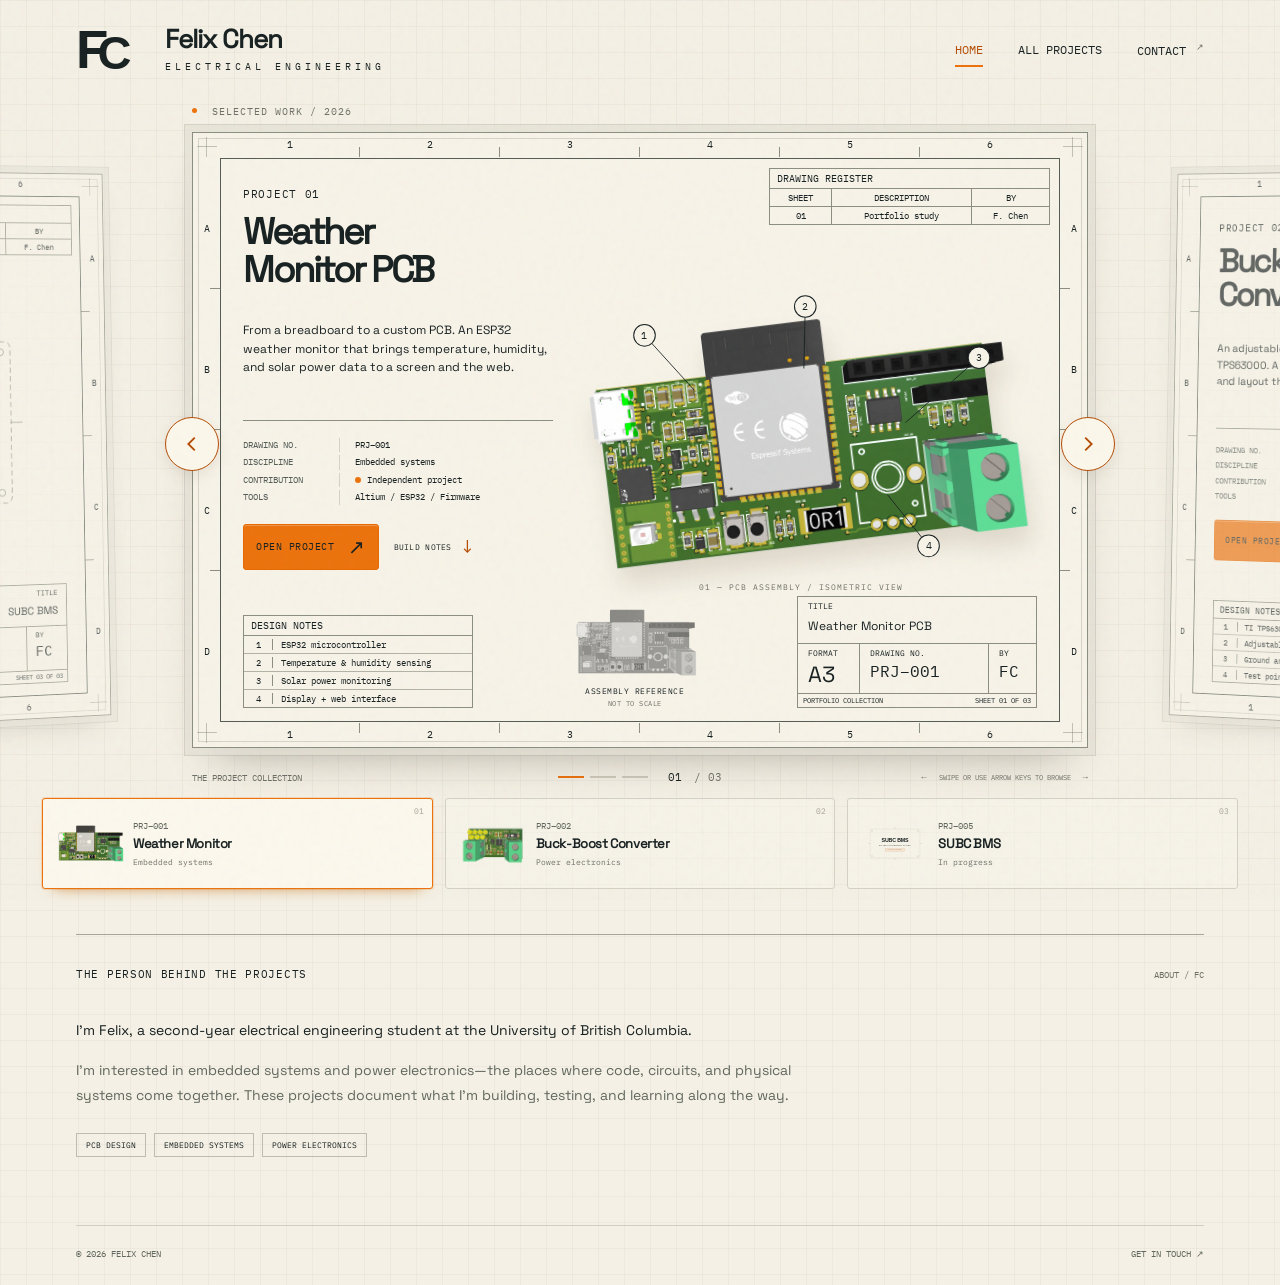
==== commit 65be779f: "Separate Home and All projects and add SUBC BMS draft" ====
--- a/index.html
+++ b/index.html
@@ -5,19 +5,19 @@
   <meta name="viewport" content="width=device-width, initial-scale=1">
   <meta name="theme-color" content="#f4f0e5">
   <meta name="description" content="Felix Chen's electrical engineering portfolio. Explore embedded systems, PCB design, and power electronics through a collection of engineering project sheets.">
-  <title>Felix Chen — Engineering, on paper.</title>
+  <title>Home — Felix Chen</title>
   <link rel="icon" href="assets/favicon.svg" type="image/svg+xml">
   <link rel="stylesheet" href="style.css?v=20261022-pages">
-  <link rel="stylesheet" href="carousel.css?v=20261022-motion">
+  <link rel="stylesheet" href="carousel.css?v=20261024-home">
   <link rel="stylesheet" href="site-pages.css?v=20261022-contact">
-  <script src="projects-data.js?v=20261022-pages" defer></script>
-  <script src="script.js?v=20261022-contact" defer></script>
+  <script src="projects-data.js?v=20261024-home" defer></script>
+  <script src="script.js?v=20261024-home" defer></script>
 </head>
 <body>
   <a class="skip-link" href="#projects">Skip to projects</a>
   <header class="site-header">
     <a class="identity" href="#" aria-label="Felix Chen, home"><span class="monogram" aria-hidden="true">F<span>C</span></span><span class="wordmark"><strong>Felix Chen</strong><small>Electrical engineering</small></span></a>
-    <nav aria-label="Main navigation"><a class="nav-projects active" href="#projects">Projects <span>04</span></a><a href="#about">About</a><a href="contact/">Contact <span aria-hidden="true">↗</span></a></nav>
+    <nav aria-label="Main navigation"><a class="nav-projects active" aria-current="page" href="#projects">Home</a><a href="projects/">All projects</a><a href="contact/">Contact <span aria-hidden="true">↗</span></a></nav>
   </header>
 
   <main>
@@ -43,14 +43,14 @@
             <div class="sheet-bottom">
               <div class="callout-table"><div class="table-label">Design notes</div><ol id="design-notes"><li>ESP32 microcontroller</li><li>Temperature & humidity sensing</li><li>Solar power monitoring</li><li>Display + web interface</li></ol></div>
               <div class="detail-view" aria-hidden="true"><img id="detail-image" src="assets/weather-monitor-pcb.png" alt=""><span>Assembly reference</span><small>Not to scale</small></div>
-              <div class="title-block"><div><small>Title</small><strong id="block-title">Weather Monitor PCB</strong></div><div class="block-bottom"><div><small>Format</small><strong>A3</strong></div><div><small>Drawing no.</small><strong id="block-number">PRJ–001</strong></div><div><small>By</small><strong>FC</strong></div></div><p id="sheet-count">Portfolio collection <span>Sheet 01 of 04</span></p></div>
+              <div class="title-block"><div><small>Title</small><strong id="block-title">Weather Monitor PCB</strong></div><div class="block-bottom"><div><small>Format</small><strong>A3</strong></div><div><small>Drawing no.</small><strong id="block-number">PRJ–001</strong></div><div><small>By</small><strong>FC</strong></div></div><p id="sheet-count">Portfolio collection <span>Sheet 01 of 03</span></p></div>
             </div>
           </div>
         </article>
         <button class="carousel-arrow prev" aria-label="Previous project"><svg viewBox="0 0 24 24" fill="none" aria-hidden="true"><path d="m15 5-7 7 7 7"/></svg></button><button class="carousel-arrow next" aria-label="Next project"><svg viewBox="0 0 24 24" fill="none" aria-hidden="true"><path d="m9 5 7 7-7 7"/></svg></button>
       </div>
-      <div class="carousel-meta"><span class="collection-label">The project collection</span><div class="pagination"><div class="page-marks" aria-hidden="true"><i class="selected"></i><i></i></div><span id="page-count">01 <em>/ 04</em></span><div class="page-marks" aria-hidden="true"><i></i><i></i></div></div><span class="browse-hint">← <span>Swipe or use arrow keys to browse</span> →</span></div>
-      <div class="project-tabs" role="tablist" aria-label="Select a project"><button class="project-tab selected" role="tab" id="project-tab-0" aria-selected="true" aria-controls="active-sheet" tabindex="0" data-project="0"><img src="assets/weather-monitor-pcb.png" alt=""><span><small>PRJ–001</small><strong>Weather Monitor</strong><em>Embedded systems</em></span><b>01</b></button><button class="project-tab" role="tab" id="project-tab-1" aria-selected="false" aria-controls="active-sheet" tabindex="-1" data-project="1"><img src="assets/buck-boost-converter-pcb.png" alt=""><span><small>PRJ–002</small><strong>Buck-Boost Converter</strong><em>Power electronics</em></span><b>02</b></button><button class="project-tab" role="tab" id="project-tab-2" aria-selected="false" aria-controls="active-sheet" tabindex="-1" data-project="2"><img src="assets/rainwater-1.jpg" alt=""><span><small>PRJ–003</small><strong>Rainwater Harvester</strong><em>Systems modeling</em></span><b>03</b></button><button class="project-tab" role="tab" id="project-tab-3" aria-selected="false" aria-controls="active-sheet" tabindex="-1" data-project="3"><img src="assets/arduino-claw-1.jpg" alt=""><span><small>PRJ–004</small><strong>Arduino Claw</strong><em>Electromechanical design</em></span><b>04</b></button></div>
+      <div class="carousel-meta"><span class="collection-label">The project collection</span><div class="pagination"><div class="page-marks" aria-hidden="true"><i class="selected"></i><i></i><i></i></div><span id="page-count">01 <em>/ 03</em></span></div><span class="browse-hint">← <span>Swipe or use arrow keys to browse</span> →</span></div>
+      <div class="project-tabs" role="tablist" aria-label="Select a featured project"><button class="project-tab selected" role="tab" id="project-tab-0" aria-selected="true" aria-controls="active-sheet" tabindex="0" data-project="0"><img src="assets/weather-monitor-pcb.png" alt=""><span><small>PRJ–001</small><strong>Weather Monitor</strong><em>Embedded systems</em></span><b>01</b></button><button class="project-tab" role="tab" id="project-tab-1" aria-selected="false" aria-controls="active-sheet" tabindex="-1" data-project="1"><img src="assets/buck-boost-converter-pcb.png" alt=""><span><small>PRJ–002</small><strong>Buck-Boost Converter</strong><em>Power electronics</em></span><b>02</b></button><button class="project-tab" role="tab" id="project-tab-2" aria-selected="false" aria-controls="active-sheet" tabindex="-1" data-project="2"><img src="assets/subc-bms-draft.svg" alt=""><span><small>PRJ–005</small><strong>SUBC BMS</strong><em>In progress</em></span><b>03</b></button></div>
       <p id="project-announcement" class="sr-only" aria-live="polite"></p>
     </section>
 
--- a/carousel.css
+++ b/carousel.css
@@ -1,4 +1,5 @@
 /* The viewport is a window onto a continuous row of complete drawings. */
+.project-tabs{grid-template-columns:repeat(3,minmax(0,1fr))}
 .drawing-stage {
   --card-width: min(70vw, 1120px);
   --sheet-gap: 26px;
@@ -135,6 +136,8 @@
   .drawing-stage .project-actions { flex-wrap: wrap; gap: 8px 15px; }
 }
 @media(max-width:820px) {
+  .project-tabs{grid-template-columns:repeat(2,minmax(0,1fr))}
+  .project-tab:last-child{grid-column:1/-1}
   .drawing-stage { --card-width: 80vw; --sheet-gap: 16px; padding-top: 9px; }
   .collection-heading,.carousel-meta { max-width: 80vw; }
   .carousel-item .drawing-sheet { height: 750px; }
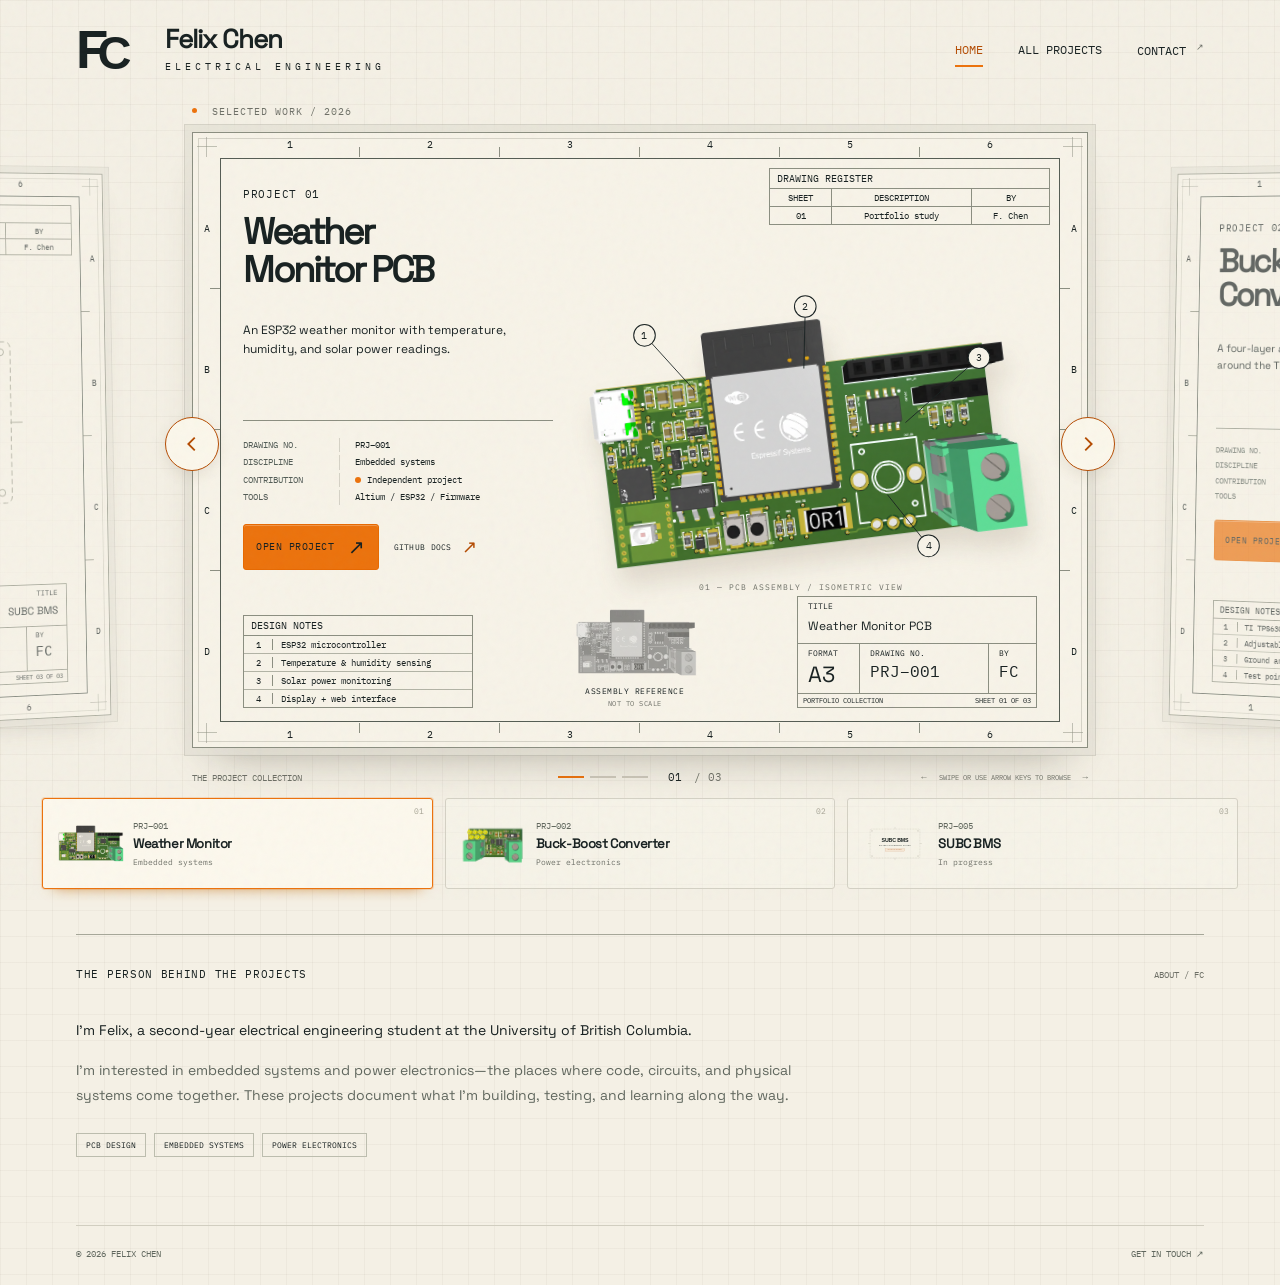
==== commit 2eadb80e: "Move project write-ups into dedicated GitHub repositories" ====
--- a/index.html
+++ b/index.html
@@ -10,8 +10,8 @@
   <link rel="stylesheet" href="style.css?v=20261022-pages">
   <link rel="stylesheet" href="carousel.css?v=20261024-home">
   <link rel="stylesheet" href="site-pages.css?v=20261022-contact">
-  <script src="projects-data.js?v=20261024-home" defer></script>
-  <script src="script.js?v=20261024-home" defer></script>
+  <script src="projects-data.js?v=20261024-docs" defer></script>
+  <script src="script.js?v=20261024-docs" defer></script>
 </head>
 <body>
   <a class="skip-link" href="#projects">Skip to projects</a>
@@ -34,9 +34,9 @@
             <div class="project-copy">
               <p class="eyebrow" id="project-number">Project 01 <span> / Embedded systems</span></p>
               <h1 id="project-title">Weather<br>Monitor PCB</h1>
-              <p id="project-summary" class="project-summary">From a breadboard to a custom PCB. An ESP32 weather monitor that brings temperature, humidity, and solar power data to a screen and the web.</p>
+              <p id="project-summary" class="project-summary">An ESP32 weather monitor with temperature, humidity, and solar power readings.</p>
               <dl class="project-specs"><div><dt>Drawing no.</dt><dd id="drawing-no">PRJ–001</dd></div><div><dt>Discipline</dt><dd id="project-discipline">Embedded systems</dd></div><div><dt>Contribution</dt><dd id="project-role"><span class="status-dot"></span>Independent project</dd></div><div><dt>Tools</dt><dd id="project-tools">Altium / ESP32 / C++</dd></div></dl>
-              <div class="project-actions"><a class="primary-button" id="open-project" href="projects/weather-monitor/">Open project <span aria-hidden="true">↗</span></a><a class="text-button" href="projects/weather-monitor/#build-notes">Build notes <span aria-hidden="true">↓</span></a></div>
+              <div class="project-actions"><a class="primary-button" id="open-project" href="projects/weather-monitor/">Open project <span aria-hidden="true">↗</span></a><a class="text-button" href="https://github.com/felixchen2007/weather-monitor-pcb" target="_blank" rel="noreferrer">GitHub docs <span aria-hidden="true">↗</span></a></div>
             </div>
             <div class="revision-table"><div>Drawing register</div><table><thead><tr><th>Sheet</th><th>Description</th><th>By</th></tr></thead><tbody><tr><td id="register-number">01</td><td>Portfolio study</td><td>F. Chen</td></tr></tbody></table></div>
             <figure class="project-figure" id="project-figure"><img id="project-image" src="assets/weather-monitor-pcb.png" alt="3D render of Felix Chen's ESP32 weather monitor PCB" fetchpriority="high"><svg class="callout-overlay" viewBox="0 0 700 430" aria-hidden="true"><g class="leader-lines"><path d="M132 74 L201 150"/><path d="M355 34 L353 120"/><path d="M596 105 L494 195"/><path d="M526 366 L469 295"/></g><g class="callout-numbers"><circle cx="132" cy="74" r="15"/><text x="132" y="79">1</text><circle cx="355" cy="34" r="15"/><text x="355" y="39">2</text><circle cx="596" cy="105" r="15"/><text x="596" y="110">3</text><circle cx="526" cy="366" r="15"/><text x="526" y="371">4</text></g></svg><figcaption id="figure-caption">01 — PCB assembly / isometric view</figcaption></figure>
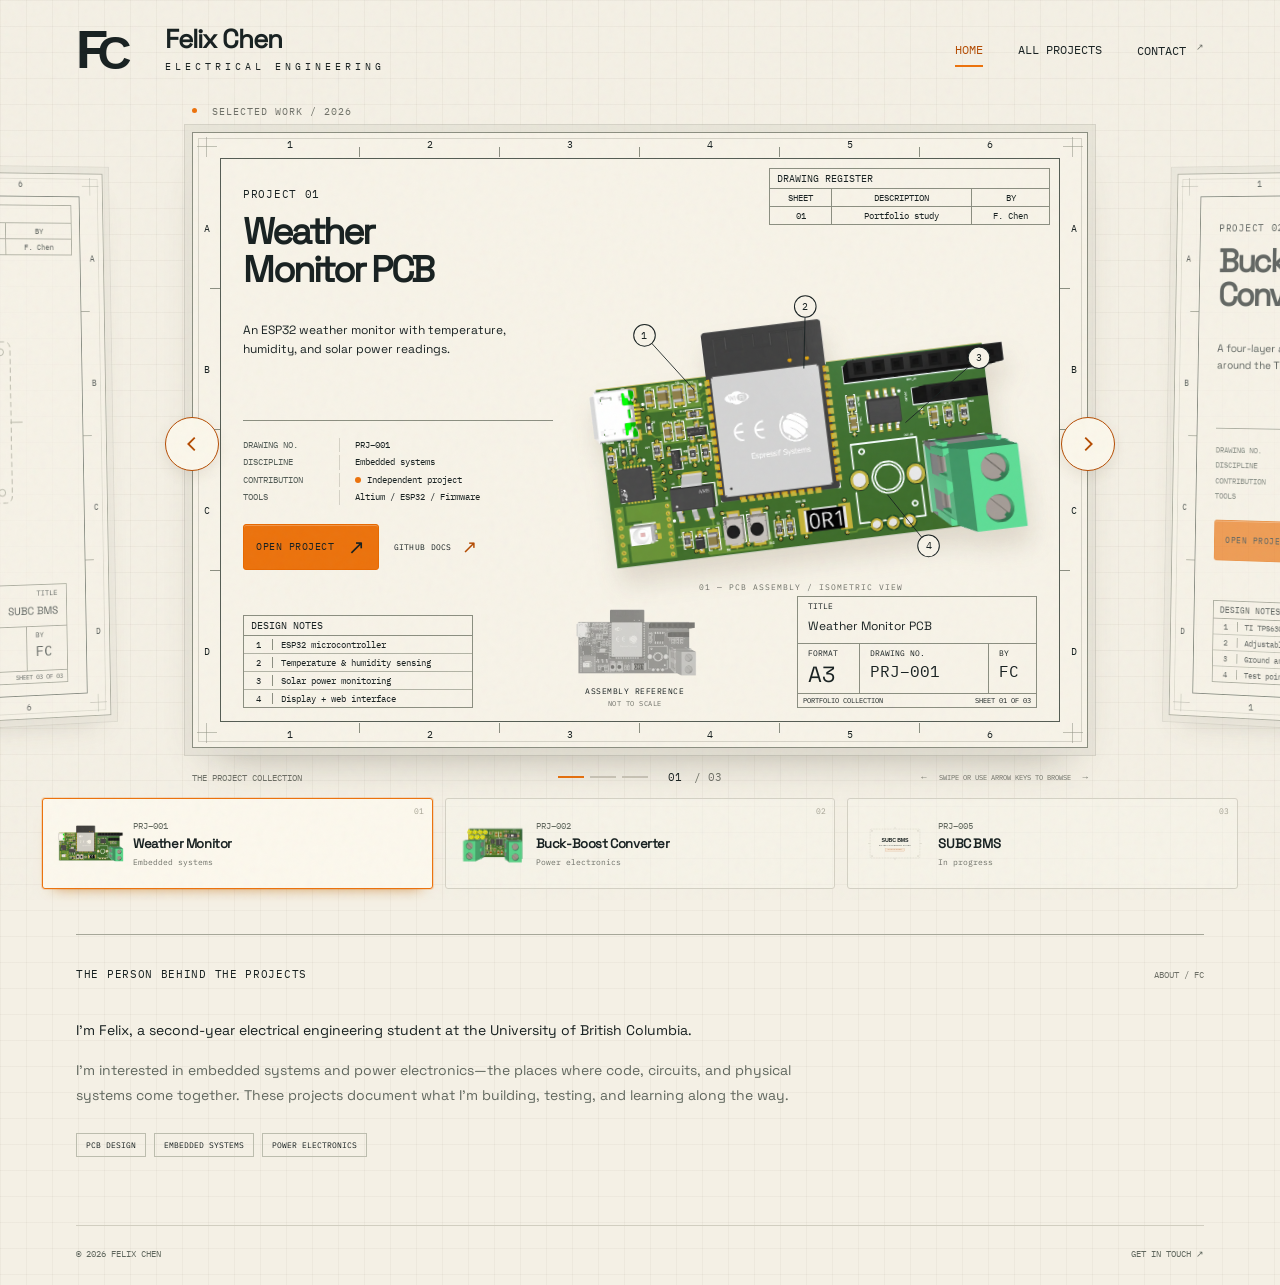
==== commit 5c7c1f77: "Specify converter voltages and clarify the documentation link" ====
--- a/index.html
+++ b/index.html
@@ -10,7 +10,7 @@
   <link rel="stylesheet" href="style.css?v=20261022-pages">
   <link rel="stylesheet" href="carousel.css?v=20261024-home">
   <link rel="stylesheet" href="site-pages.css?v=20261022-contact">
-  <script src="projects-data.js?v=20261024-docs" defer></script>
+  <script src="projects-data.js?v=20261025-voltage" defer></script>
   <script src="script.js?v=20261024-docs" defer></script>
 </head>
 <body>
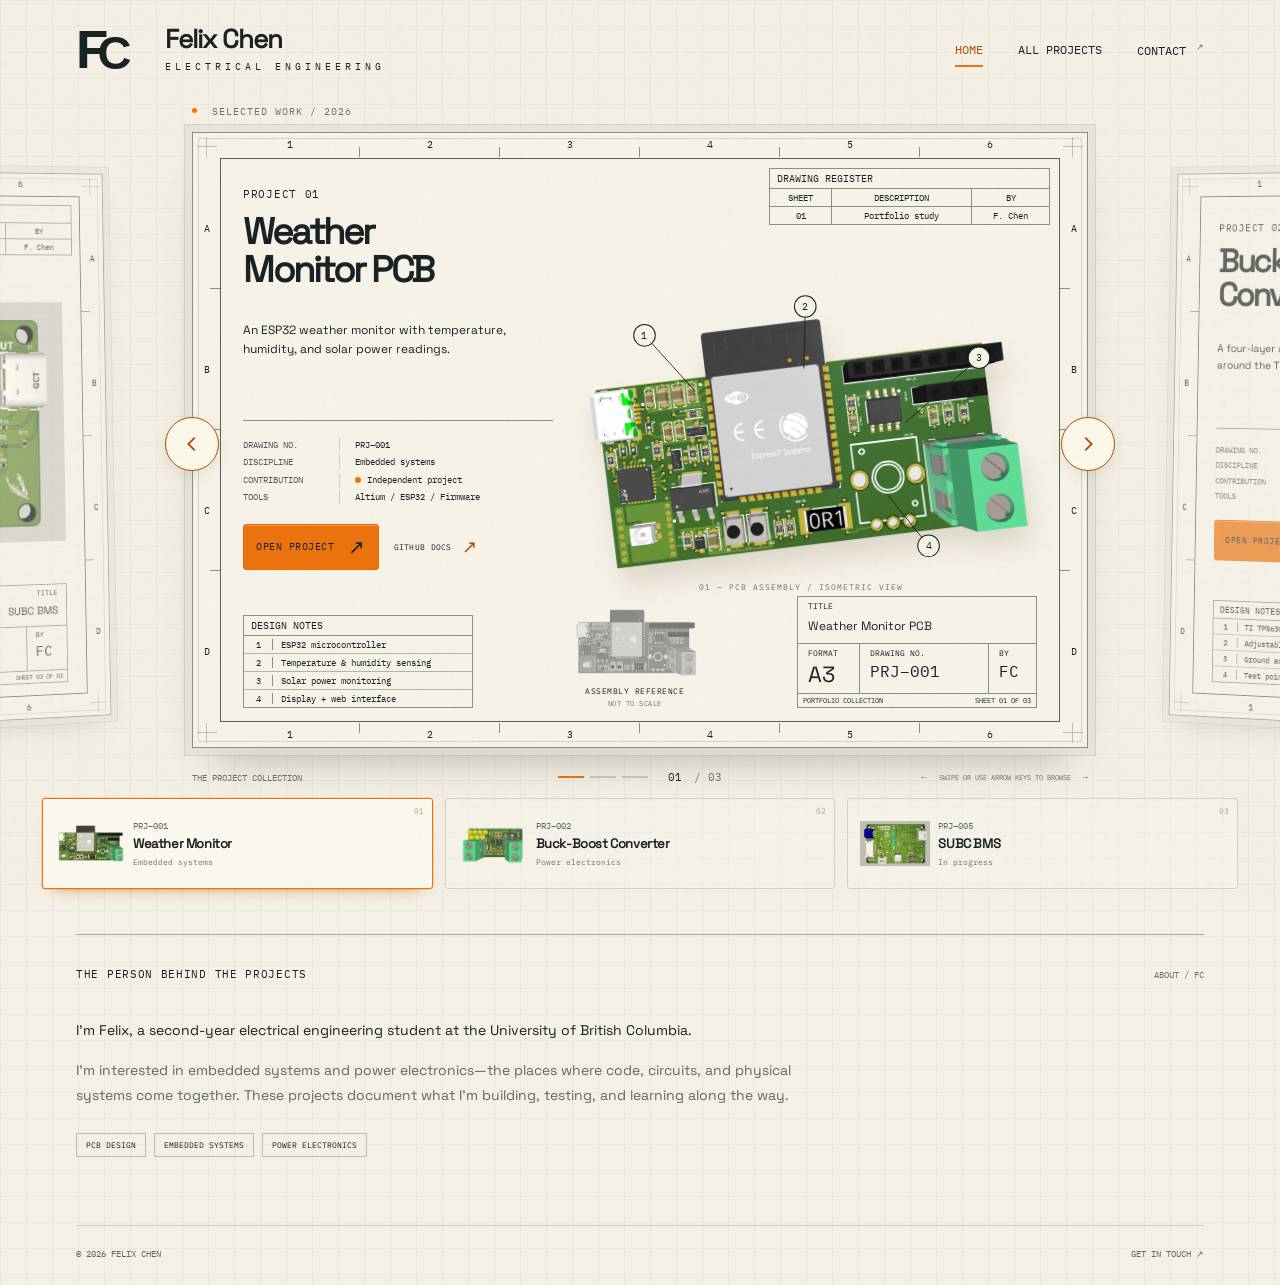
==== commit f0873b69: "Show SUBC 2025 BMS board as a credited reference" ====
--- a/index.html
+++ b/index.html
@@ -10,7 +10,7 @@
   <link rel="stylesheet" href="style.css?v=20261022-pages">
   <link rel="stylesheet" href="carousel.css?v=20261024-home">
   <link rel="stylesheet" href="site-pages.css?v=20261022-contact">
-  <script src="projects-data.js?v=20261025-voltage" defer></script>
+  <script src="projects-data.js?v=20261031-subc-reference" defer></script>
   <script src="script.js?v=20261024-docs" defer></script>
 </head>
 <body>
@@ -50,7 +50,7 @@
         <button class="carousel-arrow prev" aria-label="Previous project"><svg viewBox="0 0 24 24" fill="none" aria-hidden="true"><path d="m15 5-7 7 7 7"/></svg></button><button class="carousel-arrow next" aria-label="Next project"><svg viewBox="0 0 24 24" fill="none" aria-hidden="true"><path d="m9 5 7 7-7 7"/></svg></button>
       </div>
       <div class="carousel-meta"><span class="collection-label">The project collection</span><div class="pagination"><div class="page-marks" aria-hidden="true"><i class="selected"></i><i></i><i></i></div><span id="page-count">01 <em>/ 03</em></span></div><span class="browse-hint">← <span>Swipe or use arrow keys to browse</span> →</span></div>
-      <div class="project-tabs" role="tablist" aria-label="Select a featured project"><button class="project-tab selected" role="tab" id="project-tab-0" aria-selected="true" aria-controls="active-sheet" tabindex="0" data-project="0"><img src="assets/weather-monitor-pcb.png" alt=""><span><small>PRJ–001</small><strong>Weather Monitor</strong><em>Embedded systems</em></span><b>01</b></button><button class="project-tab" role="tab" id="project-tab-1" aria-selected="false" aria-controls="active-sheet" tabindex="-1" data-project="1"><img src="assets/buck-boost-converter-pcb.png" alt=""><span><small>PRJ–002</small><strong>Buck-Boost Converter</strong><em>Power electronics</em></span><b>02</b></button><button class="project-tab" role="tab" id="project-tab-2" aria-selected="false" aria-controls="active-sheet" tabindex="-1" data-project="2"><img src="assets/subc-bms-draft.svg" alt=""><span><small>PRJ–005</small><strong>SUBC BMS</strong><em>In progress</em></span><b>03</b></button></div>
+      <div class="project-tabs" role="tablist" aria-label="Select a featured project"><button class="project-tab selected" role="tab" id="project-tab-0" aria-selected="true" aria-controls="active-sheet" tabindex="0" data-project="0"><img src="assets/weather-monitor-pcb.png" alt=""><span><small>PRJ–001</small><strong>Weather Monitor</strong><em>Embedded systems</em></span><b>01</b></button><button class="project-tab" role="tab" id="project-tab-1" aria-selected="false" aria-controls="active-sheet" tabindex="-1" data-project="1"><img src="assets/buck-boost-converter-pcb.png" alt=""><span><small>PRJ–002</small><strong>Buck-Boost Converter</strong><em>Power electronics</em></span><b>02</b></button><button class="project-tab" role="tab" id="project-tab-2" aria-selected="false" aria-controls="active-sheet" tabindex="-1" data-project="2"><img src="assets/subc-bms-2025-reference.png" alt=""><span><small>PRJ–005</small><strong>SUBC BMS</strong><em>In progress</em></span><b>03</b></button></div>
       <p id="project-announcement" class="sr-only" aria-live="polite"></p>
     </section>
 
